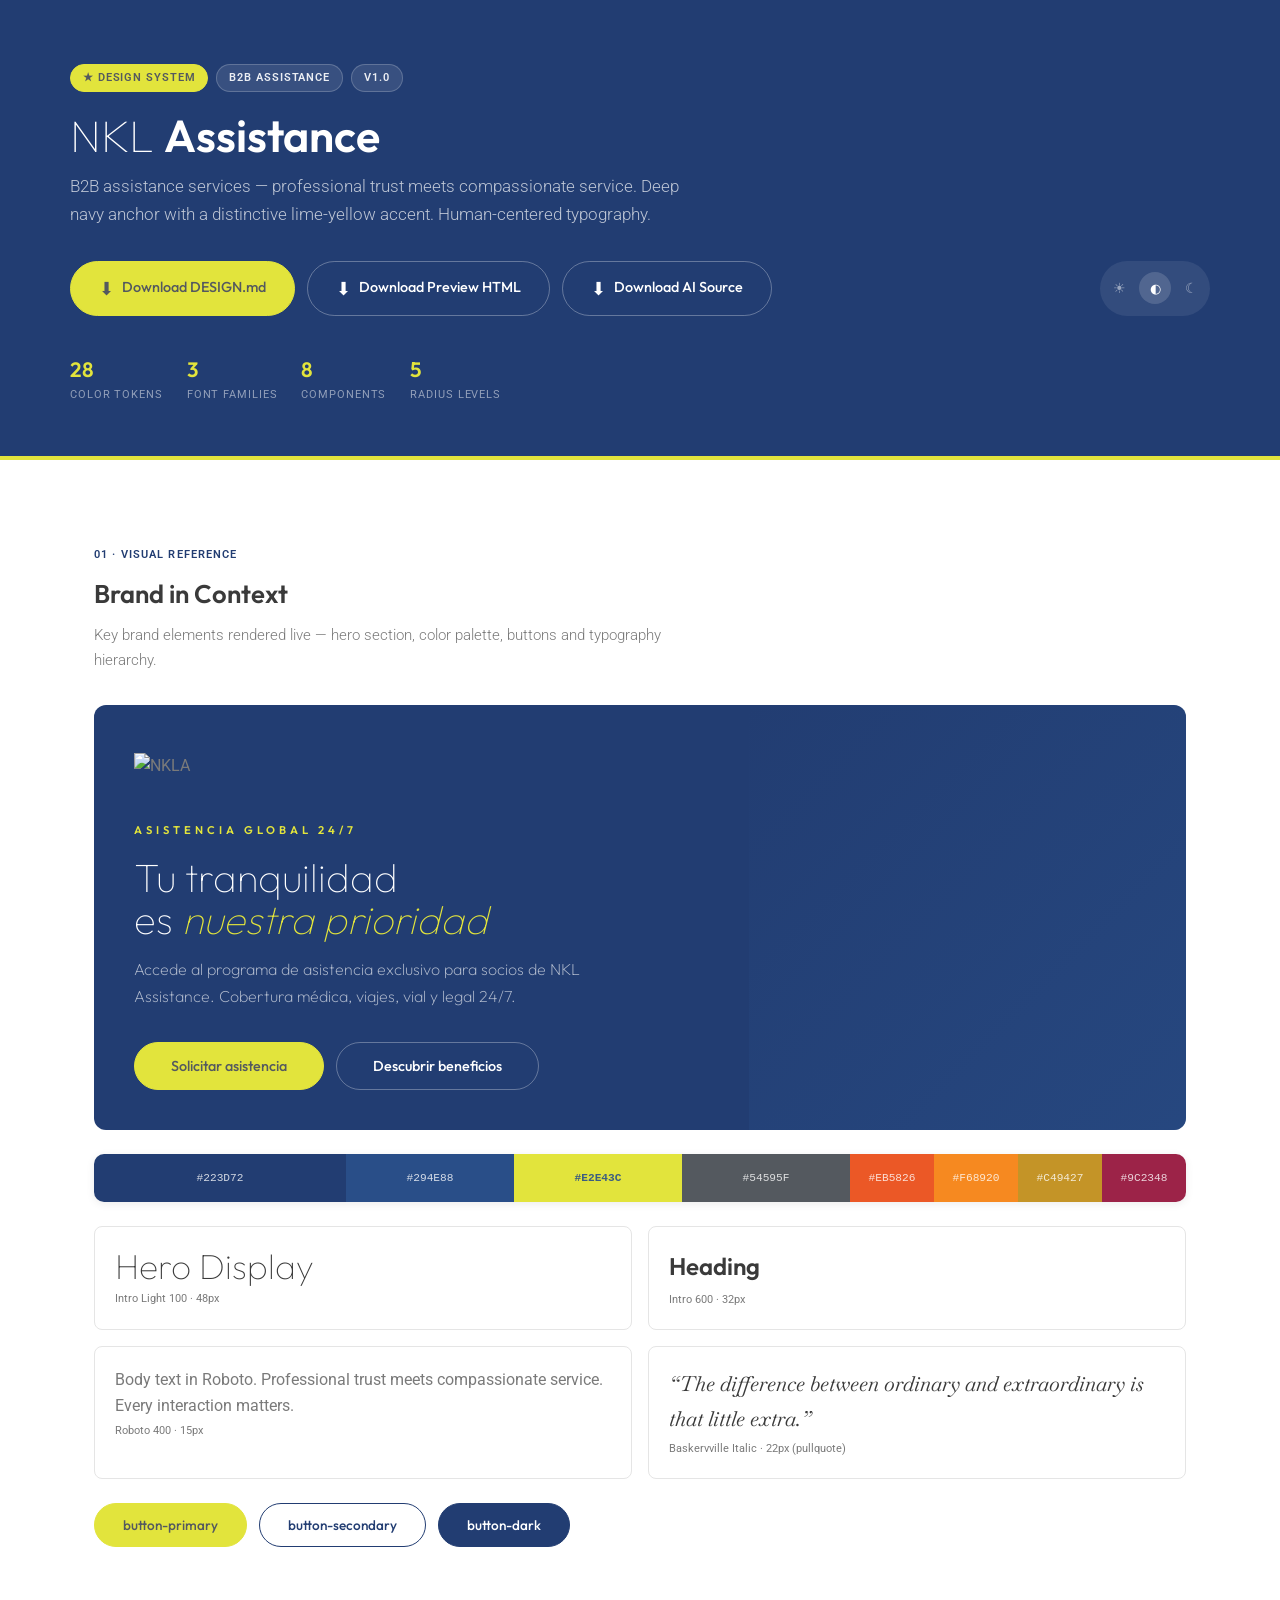
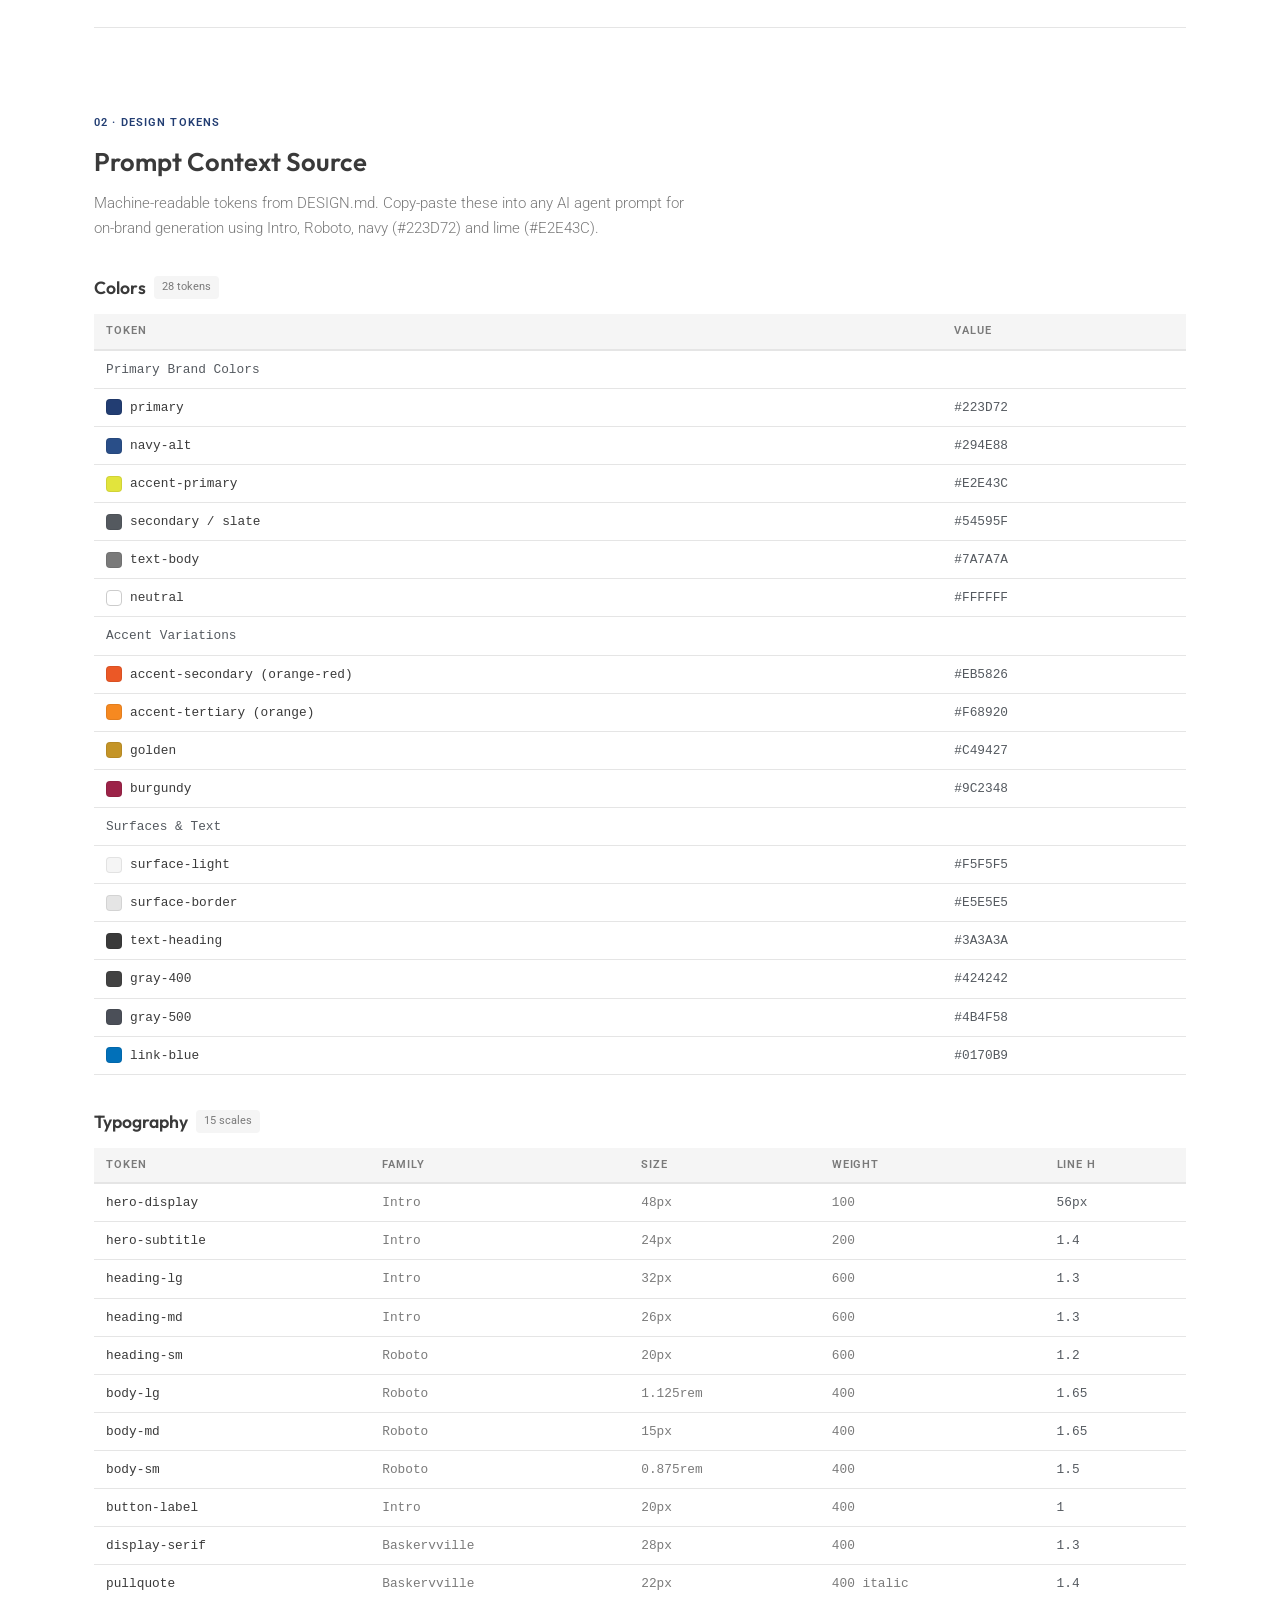
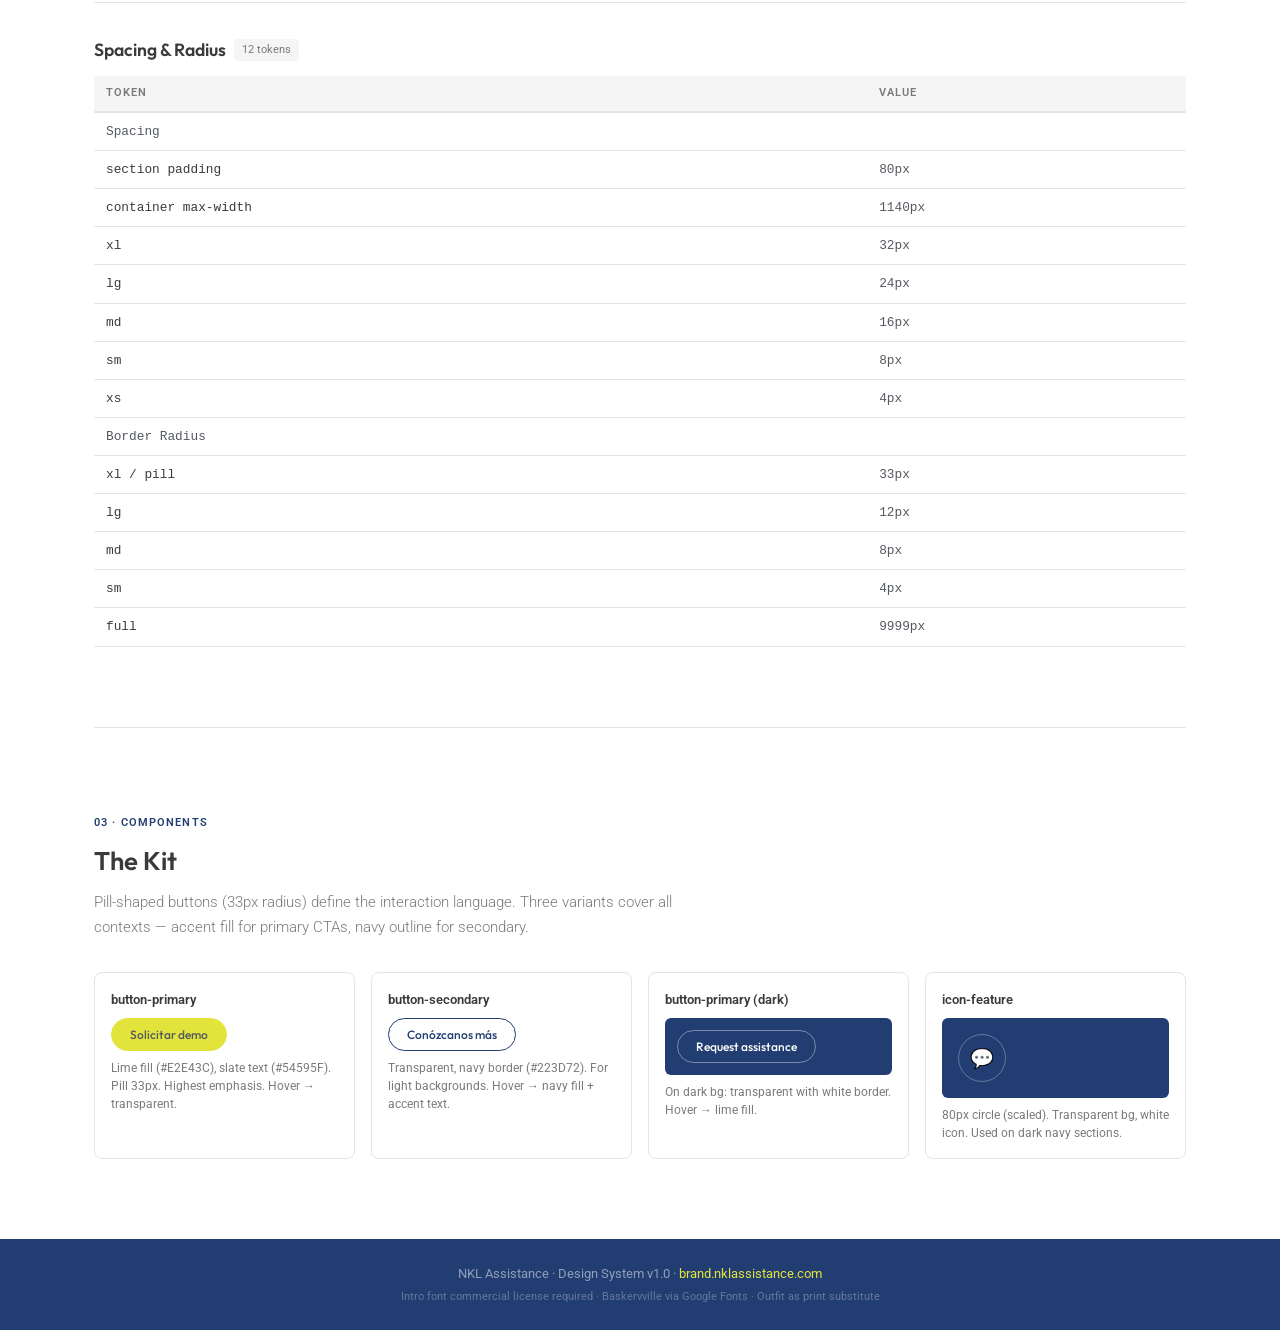
==== design/preview/index.html @ 84fe0fdc "feat: GitHub Pages deploy workflow + custom domain + base64 SVGs in DESIGN.md + theme toggle" ====
<!DOCTYPE html>
<html lang="es-MX">
<head>
<meta charset="utf-8">
<meta name="viewport" content="width=device-width, initial-scale=1">
<title>NKL Assistance — Design System</title>
<link rel="preconnect" href="https://fonts.googleapis.com">
<link href="https://fonts.googleapis.com/css2?family=Outfit:wght@100;200;300;400;500;600;700;800;900&family=Roboto:ital,wght@0,300;0,400;0,500;0,700;1,300;1,400;1,500;1,700&family=Baskervville:ital@0;1&display=swap" rel="stylesheet">
<style>
*, *::before, *::after { box-sizing: border-box; margin: 0; padding: 0; }

:root {
  --primary: #223D72;
  --navy-alt: #294E88;
  --accent: #E2E43C;
  --white: #FFFFFF;
  --surface-light: #F5F5F5;
  --surface-border: #E5E5E5;
  --text: #7A7A7A;
  --text-heading: #3A3A3A;
  --slate: #54595F;
  --orange-red: #EB5826;
  --orange: #F68920;
  --golden: #C49427;
  --burgundy: #9C2348;
  --gray-100: #F5F5F5;
  --gray-200: #E5E5E5;
  --gray-300: #3A3A3A;

  --bg-page: #FFFFFF;
  --bg-card: #FFFFFF;
  --bg-card-hover: rgba(34,61,114,0.03);
  --bg-token-header: rgba(34,61,114,0.05);
  --text-primary: #3A3A3A;
  --text-secondary: #7A7A7A;
  --border-color: #E5E5E5;
  --shadow-card: 0 2px 8px rgba(0,0,0,0.06);
  --hover-shadow: 0 4px 12px rgba(0,0,0,0.08);

  --font-brand: 'Outfit', 'Intro', -apple-system, BlinkMacSystemFont, sans-serif;
  --font-body: 'Roboto', -apple-system, BlinkMacSystemFont, sans-serif;
  --font-serif: 'Baskervville', Georgia, serif;

  --radius-pill: 33px;
  --radius-md: 8px;
  --radius-sm: 4px;
  --radius-full: 9999px;

  --space-section: 80px;
  --container-max: 1140px;
}

[data-theme="dark"] {
  --bg-page: #0F1117;
  --bg-card: #1A1D26;
  --bg-card-hover: rgba(226,228,60,0.04);
  --bg-token-header: rgba(226,228,60,0.06);
  --text-primary: #E8E8ED;
  --text-secondary: #9A9AA8;
  --border-color: #2A2D38;
  --shadow-card: 0 2px 8px rgba(0,0,0,0.2);
  --hover-shadow: 0 4px 12px rgba(0,0,0,0.3);
  --gray-100: #1A1D26;
  --gray-200: #2A2D38;
  --gray-300: #E8E8ED;
  --text: #9A9AA8;
  --text-heading: #E8E8ED;
  --surface-light: #1A1D26;
  --surface-border: #2A2D38;
  --text-body: #9A9AA8;
  --slate: #B0B0BE;
}

body {
  font-family: var(--font-body);
  background: var(--bg-page);
  color: var(--text-secondary);
  -webkit-font-smoothing: antialiased;
  line-height: 1.65;
  transition: background 0.3s ease, color 0.3s ease;
}

/* ═══ Header / Hero ═══ */
.page-hero {
  background: var(--primary);
  color: var(--white);
  padding: 64px 24px 56px;
  position: relative;
  overflow: hidden;
}
.page-hero::after {
  content: '';
  position: absolute;
  bottom: 0; left: 0; right: 0;
  height: 4px;
  background: var(--accent);
}
.hero-inner {
  max-width: var(--container-max);
  margin: 0 auto;
}
.hero-badges {
  display: flex;
  gap: 8px;
  flex-wrap: wrap;
  margin-bottom: 20px;
}
.hero-badge {
  display: inline-block;
  font-size: 0.7rem;
  font-weight: 600;
  text-transform: uppercase;
  letter-spacing: 0.08em;
  padding: 4px 12px;
  border-radius: var(--radius-pill);
  background: rgba(255,255,255,0.1);
  border: 1px solid rgba(255,255,255,0.2);
  color: rgba(255,255,255,0.9);
}
.hero-badge.featured {
  background: var(--accent);
  color: var(--slate);
  border-color: var(--accent);
}
.hero-title {
  font-family: var(--font-brand);
  font-size: 2.8rem;
  font-weight: 100;
  line-height: 1.05;
  margin-bottom: 12px;
}
.hero-title strong { font-weight: 600; }
.hero-desc {
  font-size: 1.05rem;
  color: rgba(255,255,255,0.7);
  max-width: 640px;
  line-height: 1.7;
  font-weight: 300;
  margin-bottom: 32px;
}
.hero-actions {
  display: flex;
  gap: 12px;
  flex-wrap: wrap;
}
.btn-download {
  display: inline-flex;
  align-items: center;
  gap: 8px;
  font-family: var(--font-brand);
  font-size: 0.9rem;
  font-weight: 500;
  padding: 12px 28px;
  border-radius: var(--radius-pill);
  text-decoration: none;
  cursor: pointer;
  transition: all 0.25s;
  border: 1px solid rgba(255,255,255,0.3);
  color: var(--white);
  background: transparent;
}
.btn-download:hover {
  background: rgba(255,255,255,0.1);
  border-color: rgba(255,255,255,0.5);
}
.btn-download.primary {
  background: var(--accent);
  color: var(--slate);
  border-color: var(--accent);
}
.btn-download.primary:hover {
  background: transparent;
  color: var(--white);
  border-color: rgba(255,255,255,0.5);
}
.btn-download .icon { font-size: 1.1rem; }

.hero-meta {
  display: flex;
  gap: 24px;
  margin-top: 36px;
  flex-wrap: wrap;
}
.hero-stat {
  display: flex;
  flex-direction: column;
}
.hero-stat-value {
  font-family: var(--font-brand);
  font-size: 1.3rem;
  font-weight: 600;
  color: var(--accent);
}
.hero-stat-label {
  font-size: 0.7rem;
  text-transform: uppercase;
  letter-spacing: 0.08em;
  color: rgba(255,255,255,0.5);
}

/* ═══ Container ═══ */
.container { max-width: var(--container-max); margin: 0 auto; padding: 0 24px; }
section { padding: var(--space-section) 0; }
section + section { border-top: 1px solid var(--border-color); }

.section-label {
  display: inline-block;
  font-family: var(--font-body);
  font-size: 0.7rem;
  font-weight: 600;
  text-transform: uppercase;
  letter-spacing: 0.1em;
  color: var(--primary);
  margin-bottom: 8px;
}
.section-title {
  font-family: var(--font-brand);
  font-size: 1.6rem;
  font-weight: 600;
  color: var(--text-primary);
  margin-bottom: 8px;
}
.section-subtitle {
  color: var(--text-secondary);
  max-width: 600px;
  margin-bottom: 32px;
  font-weight: 300;
  font-size: 0.95rem;
  line-height: 1.65;
}

/* ═══ Preview Frame ═══ */
.preview-frame-wrap {
  background: var(--surface-light);
  border: 1px solid var(--border-color);
  border-radius: var(--radius-md);
  overflow: hidden;
  box-shadow: var(--shadow-card);
}
.preview-frame-header {
  display: flex;
  align-items: center;
  justify-content: space-between;
  padding: 10px 16px;
  background: var(--bg-card);
  border-bottom: 1px solid var(--border-color);
  font-size: 0.8rem;
  color: var(--text-secondary);
}
.preview-frame-header .filename {
  font-family: 'Menlo', 'Consolas', monospace;
  font-size: 0.75rem;
  color: var(--slate);
}
.preview-frame-header .dots {
  display: flex;
  gap: 6px;
}
.preview-frame-header .dot {
  width: 10px; height: 10px;
  border-radius: 50%;
}
.preview-frame-header .dot.red { background: #FF5F57; }
.preview-frame-header .dot.yellow { background: #FFBD2E; }
.preview-frame-header .dot.green { background: #28C840; }
.preview-frame-wrap iframe {
  width: 100%;
  height: 460px;
  border: none;
  display: block;
}

/* ═══ Token Table ═══ */
.token-tables { display: flex; flex-direction: column; gap: 32px; }
.token-group { }
.token-group-title {
  font-family: var(--font-brand);
  font-size: 1.1rem;
  font-weight: 600;
  color: var(--text-heading);
  margin-bottom: 12px;
  display: flex;
  align-items: center;
  gap: 8px;
}
.token-group-title .count {
  font-family: var(--font-body);
  font-size: 0.7rem;
  font-weight: 400;
  color: var(--text);
  background: var(--surface-light);
  padding: 2px 8px;
  border-radius: var(--radius-sm);
}
.token-table {
  width: 100%;
  border-collapse: collapse;
  font-size: 0.85rem;
}
.token-table th {
  text-align: left;
  font-family: var(--font-body);
  font-size: 0.7rem;
  font-weight: 600;
  text-transform: uppercase;
  letter-spacing: 0.08em;
  color: var(--text-secondary);
  padding: 8px 12px;
  background: var(--surface-light);
  border-bottom: 2px solid var(--border-color);
}
.token-table td {
  padding: 8px 12px;
  border-bottom: 1px solid var(--border-color);
  vertical-align: middle;
  font-family: 'Menlo', 'Consolas', monospace;
  font-size: 0.8rem;
}
.token-table td:first-child {
  font-weight: 500;
  color: var(--text-primary);
  white-space: nowrap;
}
.token-table td:last-child {
  color: var(--slate);
}
.token-table tr:hover td { background: var(--bg-card-hover); }
.token-table .token-header-row td {
  font-family: var(--font-body);
  font-weight: 600;
  color: var(--primary);
  background: var(--bg-token-header);
  font-size: 0.75rem;
  text-transform: uppercase;
  letter-spacing: 0.06em;
}
.color-dot {
  display: inline-block;
  width: 16px; height: 16px;
  border-radius: 4px;
  vertical-align: middle;
  margin-right: 8px;
  border: 1px solid rgba(0,0,0,0.08);
}

/* ═══ Component cards ═══ */
.component-mini-grid { display: grid; grid-template-columns: repeat(auto-fill, minmax(240px, 1fr)); gap: 16px; }
.component-mini-card {
  border: 1px solid var(--border-color);
  border-radius: var(--radius-md);
  padding: 16px;
  background: var(--bg-card);
  transition: box-shadow 0.2s;
}
.component-mini-card:hover { box-shadow: var(--hover-shadow); }
.component-mini-name {
  font-family: var(--font-body);
  font-size: 0.8rem;
  font-weight: 600;
  color: var(--text-primary);
  margin-bottom: 8px;
}
.component-mini-preview {
  display: flex;
  gap: 8px;
  flex-wrap: wrap;
  margin-bottom: 8px;
}
.component-mini-desc {
  font-size: 0.75rem;
  color: var(--text-secondary);
  line-height: 1.5;
}
.mini-btn {
  font-family: var(--font-brand);
  font-size: 0.75rem;
  font-weight: 500;
  padding: 8px 18px;
  border-radius: var(--radius-pill);
  border: 1px solid var(--primary);
  background: transparent;
  color: var(--primary);
  cursor: default;
}
.mini-btn.accent {
  background: var(--accent);
  color: var(--slate);
  border-color: var(--accent);
}
.mini-btn.navy {
  background: var(--primary);
  color: var(--white);
  border-color: var(--primary);
}

/* ═══ Footer ═══ */
.page-footer {
  background: var(--primary);
  color: rgba(255,255,255,0.5);
  text-align: center;
  padding: 24px 20px;
  font-size: 0.8rem;
}
.page-footer a {
  color: var(--accent);
  text-decoration: none;
}
.page-footer a:hover { text-decoration: underline; }

/* ═══ Responsive ═══ */
@media (max-width: 768px) {
  .hero-title { font-size: 2rem; }
  .hero-actions { flex-direction: column; }
  .btn-download { width: 100%; justify-content: center; }
  .preview-frame-wrap iframe { height: 320px; }
  .token-table { font-size: 0.75rem; }
  .token-table td, .token-table th { padding: 6px 8px; }
}
</style>
</head>
<body>

<!-- ═══ HERO ═══ -->
<header class="page-hero">
  <div class="hero-inner">
    <div class="hero-badges">
      <span class="hero-badge featured">★ Design System</span>
      <span class="hero-badge">B2B Assistance</span>
      <span class="hero-badge">v1.0</span>
    </div>
    <h1 class="hero-title">NKL <strong>Assistance</strong></h1>
    <p class="hero-desc">
      B2B assistance services — professional trust meets compassionate service.
      Deep navy anchor with a distinctive lime-yellow accent. Human-centered typography.
    </p>
    <div class="hero-actions">
      <a class="btn-download primary" href="/DESIGN.md" download>
        <span class="icon">⬇</span> Download DESIGN.md
      </a>
      <a class="btn-download" href="/preview.html" download>
        <span class="icon">⬇</span> Download Preview HTML
      </a>
      <a class="btn-download" href="/assets/logos/NKL_Assistance.ai" download>
        <span class="icon">⬇</span> Download AI Source
      </a>
      <div style="flex:1;min-width:20px;"></div>
      <div class="theme-toggle" style="display:flex;gap:4px;align-items:center;background:rgba(255,255,255,0.08);border-radius:33px;padding:3px;">
        <button class="theme-btn" data-theme-btn="light" onclick="setTheme('light')" style="background:rgba(255,255,255,0.15);border:none;color:white;width:32px;height:32px;border-radius:50%;cursor:pointer;font-size:0.9rem;display:flex;align-items:center;justify-content:center;" title="Light mode">☀</button>
        <button class="theme-btn" data-theme-btn="system" onclick="setTheme('system')" style="background:transparent;border:none;color:rgba(255,255,255,0.5);width:32px;height:32px;border-radius:50%;cursor:pointer;font-size:0.8rem;display:flex;align-items:center;justify-content:center;" title="System theme">◐</button>
        <button class="theme-btn" data-theme-btn="dark" onclick="setTheme('dark')" style="background:transparent;border:none;color:rgba(255,255,255,0.5);width:32px;height:32px;border-radius:50%;cursor:pointer;font-size:0.9rem;display:flex;align-items:center;justify-content:center;" title="Dark mode">☾</button>
      </div>
    </div>
    <div class="hero-meta">
      <div class="hero-stat">
        <span class="hero-stat-value">28</span>
        <span class="hero-stat-label">Color Tokens</span>
      </div>
      <div class="hero-stat">
        <span class="hero-stat-value">3</span>
        <span class="hero-stat-label">Font Families</span>
      </div>
      <div class="hero-stat">
        <span class="hero-stat-value">8</span>
        <span class="hero-stat-label">Components</span>
      </div>
      <div class="hero-stat">
        <span class="hero-stat-value">5</span>
        <span class="hero-stat-label">Radius Levels</span>
      </div>
    </div>
  </div>
</header>

<div class="container">

<!-- ═══ VISUAL PREVIEW (inline) ═══ -->
<section>
  <span class="section-label">01 · Visual Reference</span>
  <h2 class="section-title">Brand in Context</h2>
  <p class="section-subtitle">Key brand elements rendered live — hero section, color palette, buttons and typography hierarchy.</p>

  <!-- Hero preview -->
  <div style="background:var(--primary);border-radius:12px;overflow:hidden;margin-bottom:24px;position:relative;">
    <div style="position:relative;z-index:1;padding:48px 40px 40px;">
      <img src="/assets/logo-nkla-white.svg" alt="NKLA" style="height:36px;margin-bottom:32px;display:block;">
      <div style="font-family:var(--font-brand);font-size:0.7rem;font-weight:600;text-transform:uppercase;letter-spacing:4px;color:var(--accent);margin-bottom:16px;">Asistencia Global 24/7</div>
      <h2 style="font-family:var(--font-brand);font-size:2.5rem;font-weight:100;color:var(--white);line-height:1.05;margin-bottom:16px;">Tu tranquilidad<br>es <span style="color:var(--accent);font-style:italic;">nuestra prioridad</span></h2>
      <p style="font-family:var(--font-brand);font-size:1rem;font-weight:200;color:rgba(255,255,255,0.65);max-width:500px;line-height:1.7;margin-bottom:32px;">Accede al programa de asistencia exclusivo para socios de NKL Assistance. Cobertura médica, viajes, vial y legal 24/7.</p>
      <div style="display:flex;gap:12px;flex-wrap:wrap;">
        <button class="mini-btn accent" style="font-size:0.9rem;padding:14px 36px;cursor:default;">Solicitar asistencia</button>
        <button class="mini-btn" style="font-size:0.9rem;padding:14px 36px;background:transparent;color:white;border-color:rgba(255,255,255,0.3);cursor:default;">Descubrir beneficios</button>
      </div>
    </div>
    <div style="position:absolute;top:0;right:0;width:40%;height:100%;background:linear-gradient(135deg,transparent 0%,rgba(41,78,136,0.6) 100%);z-index:0;"></div>
  </div>

  <!-- Color palette strip -->
  <div style="display:flex;gap:0;border-radius:10px;overflow:hidden;margin-bottom:24px;height:48px;box-shadow:0 2px 8px rgba(0,0,0,0.08);">
    <div style="flex:3;background:#223D72;display:flex;align-items:center;justify-content:center;font-family:monospace;font-size:0.7rem;color:rgba(255,255,255,0.8);">#223D72</div>
    <div style="flex:2;background:#294E88;display:flex;align-items:center;justify-content:center;font-family:monospace;font-size:0.7rem;color:rgba(255,255,255,0.8);">#294E88</div>
    <div style="flex:2;background:#E2E43C;display:flex;align-items:center;justify-content:center;font-family:monospace;font-size:0.7rem;color:rgba(41,78,136,0.9);font-weight:600;">#E2E43C</div>
    <div style="flex:2;background:#54595F;display:flex;align-items:center;justify-content:center;font-family:monospace;font-size:0.7rem;color:rgba(255,255,255,0.8);">#54595F</div>
    <div style="flex:1;background:#EB5826;display:flex;align-items:center;justify-content:center;font-family:monospace;font-size:0.7rem;color:rgba(255,255,255,0.8);">#EB5826</div>
    <div style="flex:1;background:#F68920;display:flex;align-items:center;justify-content:center;font-family:monospace;font-size:0.7rem;color:rgba(255,255,255,0.8);">#F68920</div>
    <div style="flex:1;background:#C49427;display:flex;align-items:center;justify-content:center;font-family:monospace;font-size:0.7rem;color:rgba(255,255,255,0.8);">#C49427</div>
    <div style="flex:1;background:#9C2348;display:flex;align-items:center;justify-content:center;font-family:monospace;font-size:0.7rem;color:rgba(255,255,255,0.8);">#9C2348</div>
  </div>

  <!-- Typography demo -->
  <div style="display:grid;grid-template-columns:1fr 1fr;gap:16px;margin-bottom:24px;">
    <div style="border:1px solid var(--surface-border);border-radius:8px;padding:20px;">
      <div style="font-family:var(--font-brand);font-size:2.2rem;font-weight:100;line-height:1.1;color:var(--text-heading);margin-bottom:4px;">Hero Display</div>
      <div style="font-size:0.7rem;color:var(--text);">Intro Light 100 · 48px</div>
    </div>
    <div style="border:1px solid var(--surface-border);border-radius:8px;padding:20px;">
      <div style="font-family:var(--font-brand);font-size:1.5rem;font-weight:600;color:var(--text-heading);margin-bottom:4px;">Heading</div>
      <div style="font-size:0.7rem;color:var(--text);">Intro 600 · 32px</div>
    </div>
    <div style="border:1px solid var(--surface-border);border-radius:8px;padding:20px;">
      <div style="font-family:var(--font-body);font-size:1rem;font-weight:400;color:var(--text);line-height:1.6;margin-bottom:4px;">Body text in Roboto. Professional trust meets compassionate service. Every interaction matters.</div>
      <div style="font-size:0.7rem;color:var(--text);">Roboto 400 · 15px</div>
    </div>
    <div style="border:1px solid var(--surface-border);border-radius:8px;padding:20px;">
      <div style="font-family:var(--font-serif);font-size:1.3rem;font-weight:400;font-style:italic;color:var(--text-heading);margin-bottom:4px;">“The difference between ordinary and extraordinary is that little extra.”</div>
      <div style="font-size:0.7rem;color:var(--text);">Baskervville Italic · 22px (pullquote)</div>
    </div>
  </div>

  <!-- Buttons demo -->
  <div style="display:flex;gap:12px;flex-wrap:wrap;">
    <button class="mini-btn accent" style="font-size:0.85rem;padding:12px 28px;cursor:default;">button-primary</button>
    <button class="mini-btn" style="font-size:0.85rem;padding:12px 28px;cursor:default;">button-secondary</button>
    <button class="mini-btn navy" style="font-size:0.85rem;padding:12px 28px;cursor:default;">button-dark</button>
  </div>
</section>

<!-- ═══ DESIGN TOKENS ═══ -->
<section>
  <span class="section-label">02 · Design Tokens</span>
  <h2 class="section-title">Prompt Context Source</h2>
  <p class="section-subtitle">Machine-readable tokens from DESIGN.md. Copy-paste these into any AI agent prompt for on-brand generation using Intro, Roboto, navy (#223D72) and lime (#E2E43C).</p>

  <div class="token-tables">

    <!-- Colors -->
    <div class="token-group">
      <div class="token-group-title">
        Colors <span class="count">28 tokens</span>
      </div>
      <table class="token-table">
        <thead>
          <tr><th>Token</th><th>Value</th></tr>
        </thead>
        <tbody>
          <tr><td colspan="2" class="token-header-row">Primary Brand Colors</td></tr>
          <tr><td><span class="color-dot" style="background:#223D72"></span>primary</td><td>#223D72</td></tr>
          <tr><td><span class="color-dot" style="background:#294E88"></span>navy-alt</td><td>#294E88</td></tr>
          <tr><td><span class="color-dot" style="background:#E2E43C"></span>accent-primary</td><td>#E2E43C</td></tr>
          <tr><td><span class="color-dot" style="background:#54595F"></span>secondary / slate</td><td>#54595F</td></tr>
          <tr><td><span class="color-dot" style="background:#7A7A7A"></span>text-body</td><td>#7A7A7A</td></tr>
          <tr><td><span class="color-dot" style="background:#FFFFFF;border-color:#ccc"></span>neutral</td><td>#FFFFFF</td></tr>

          <tr><td colspan="2" class="token-header-row">Accent Variations</td></tr>
          <tr><td><span class="color-dot" style="background:#EB5826"></span>accent-secondary (orange-red)</td><td>#EB5826</td></tr>
          <tr><td><span class="color-dot" style="background:#F68920"></span>accent-tertiary (orange)</td><td>#F68920</td></tr>
          <tr><td><span class="color-dot" style="background:#C49427"></span>golden</td><td>#C49427</td></tr>
          <tr><td><span class="color-dot" style="background:#9C2348"></span>burgundy</td><td>#9C2348</td></tr>

          <tr><td colspan="2" class="token-header-row">Surfaces &amp; Text</td></tr>
          <tr><td><span class="color-dot" style="background:#F5F5F5"></span>surface-light</td><td>#F5F5F5</td></tr>
          <tr><td><span class="color-dot" style="background:#E5E5E5"></span>surface-border</td><td>#E5E5E5</td></tr>
          <tr><td><span class="color-dot" style="background:#3A3A3A"></span>text-heading</td><td>#3A3A3A</td></tr>
          <tr><td><span class="color-dot" style="background:#424242"></span>gray-400</td><td>#424242</td></tr>
          <tr><td><span class="color-dot" style="background:#4B4F58"></span>gray-500</td><td>#4B4F58</td></tr>
          <tr><td><span class="color-dot" style="background:#0170B9"></span>link-blue</td><td>#0170B9</td></tr>
        </tbody>
      </table>
    </div>

    <!-- Typography -->
    <div class="token-group">
      <div class="token-group-title">
        Typography <span class="count">15 scales</span>
      </div>
      <table class="token-table">
        <thead>
          <tr><th>Token</th><th>Family</th><th>Size</th><th>Weight</th><th>Line H</th></tr>
        </thead>
        <tbody>
          <tr><td>hero-display</td><td>Intro</td><td>48px</td><td>100</td><td>56px</td></tr>
          <tr><td>hero-subtitle</td><td>Intro</td><td>24px</td><td>200</td><td>1.4</td></tr>
          <tr><td>heading-lg</td><td>Intro</td><td>32px</td><td>600</td><td>1.3</td></tr>
          <tr><td>heading-md</td><td>Intro</td><td>26px</td><td>600</td><td>1.3</td></tr>
          <tr><td>heading-sm</td><td>Roboto</td><td>20px</td><td>600</td><td>1.2</td></tr>
          <tr><td>body-lg</td><td>Roboto</td><td>1.125rem</td><td>400</td><td>1.65</td></tr>
          <tr><td>body-md</td><td>Roboto</td><td>15px</td><td>400</td><td>1.65</td></tr>
          <tr><td>body-sm</td><td>Roboto</td><td>0.875rem</td><td>400</td><td>1.5</td></tr>
          <tr><td>button-label</td><td>Intro</td><td>20px</td><td>400</td><td>1</td></tr>
          <tr><td>display-serif</td><td>Baskervville</td><td>28px</td><td>400</td><td>1.3</td></tr>
          <tr><td>pullquote</td><td>Baskervville</td><td>22px</td><td>400 italic</td><td>1.4</td></tr>
        </tbody>
      </table>
    </div>

    <!-- Spacing & Radius -->
    <div class="token-group">
      <div class="token-group-title">
        Spacing &amp; Radius <span class="count">12 tokens</span>
      </div>
      <table class="token-table">
        <thead>
          <tr><th>Token</th><th>Value</th></tr>
        </thead>
        <tbody>
          <tr><td colspan="2" class="token-header-row">Spacing</td></tr>
          <tr><td>section padding</td><td>80px</td></tr>
          <tr><td>container max-width</td><td>1140px</td></tr>
          <tr><td>xl</td><td>32px</td></tr>
          <tr><td>lg</td><td>24px</td></tr>
          <tr><td>md</td><td>16px</td></tr>
          <tr><td>sm</td><td>8px</td></tr>
          <tr><td>xs</td><td>4px</td></tr>

          <tr><td colspan="2" class="token-header-row">Border Radius</td></tr>
          <tr><td>xl / pill</td><td>33px</td></tr>
          <tr><td>lg</td><td>12px</td></tr>
          <tr><td>md</td><td>8px</td></tr>
          <tr><td>sm</td><td>4px</td></tr>
          <tr><td>full</td><td>9999px</td></tr>
        </tbody>
      </table>
    </div>

  </div>
</section>

<!-- ═══ COMPONENTS ═══ -->
<section>
  <span class="section-label">03 · Components</span>
  <h2 class="section-title">The Kit</h2>
  <p class="section-subtitle">Pill-shaped buttons (33px radius) define the interaction language. Three variants cover all contexts — accent fill for primary CTAs, navy outline for secondary.</p>

  <div class="component-mini-grid">
    <div class="component-mini-card">
      <div class="component-mini-name">button-primary</div>
      <div class="component-mini-preview">
        <button class="mini-btn accent">Solicitar demo</button>
      </div>
      <div class="component-mini-desc">Lime fill (#E2E43C), slate text (#54595F). Pill 33px. Highest emphasis. Hover → transparent.</div>
    </div>
    <div class="component-mini-card">
      <div class="component-mini-name">button-secondary</div>
      <div class="component-mini-preview">
        <button class="mini-btn">Conózcanos más</button>
      </div>
      <div class="component-mini-desc">Transparent, navy border (#223D72). For light backgrounds. Hover → navy fill + accent text.</div>
    </div>
    <div class="component-mini-card">
      <div class="component-mini-name">button-primary (dark)</div>
      <div class="component-mini-preview" style="background:var(--primary);padding:12px;border-radius:6px;">
        <button class="mini-btn" style="background:transparent;color:white;border-color:rgba(255,255,255,0.4);">Request assistance</button>
      </div>
      <div class="component-mini-desc">On dark bg: transparent with white border. Hover → lime fill.</div>
    </div>
    <div class="component-mini-card">
      <div class="component-mini-name">icon-feature</div>
      <div class="component-mini-preview" style="background:var(--primary);padding:16px;border-radius:6px;">
        <div style="width:48px;height:48px;border-radius:50%;border:1px solid rgba(255,255,255,0.3);display:flex;align-items:center;justify-content:center;font-size:1.2rem;color:white;">💬</div>
      </div>
      <div class="component-mini-desc">80px circle (scaled). Transparent bg, white icon. Used on dark navy sections.</div>
    </div>
  </div>
</section>

</div><!-- /container -->

<!-- ═══ FOOTER ═══ -->
<footer class="page-footer">
  NKL Assistance · Design System v1.0 · 
  <a href="https://brand.nklassistance.com" target="_blank">brand.nklassistance.com</a>
  <br>
  <span style="font-size:0.7rem;opacity:0.6;">Intro font commercial license required · Baskervville via Google Fonts · Outfit as print substitute</span>
</footer>

<script>
// Theme switcher — light / dark / system
(function() {
  const theme = localStorage.getItem('nkla-theme') || 'system';
  applyTheme(theme);
  updateButtons(theme);

  function applyTheme(t) {
    let resolved = t;
    if (t === 'system') {
      resolved = window.matchMedia('(prefers-color-scheme: dark)').matches ? 'dark' : 'light';
    }
    document.documentElement.setAttribute('data-theme', resolved);
    // Keep hero always navy
    document.querySelector('.page-hero').style.background = '#223D72';
  }

  function updateButtons(active) {
    document.querySelectorAll('.theme-btn').forEach(btn => {
      const mode = btn.getAttribute('data-theme-btn');
      if (mode === active) {
        btn.style.background = 'rgba(255,255,255,0.15)';
        btn.style.color = 'white';
      } else {
        btn.style.background = 'transparent';
        btn.style.color = 'rgba(255,255,255,0.5)';
      }
    });
  }

  window.setTheme = function(t) {
    localStorage.setItem('nkla-theme', t);
    applyTheme(t);
    updateButtons(t);
  };

  // Listen for system theme changes
  window.matchMedia('(prefers-color-scheme: dark)').addEventListener('change', () => {
    const t = localStorage.getItem('nkla-theme') || 'system';
    if (t === 'system') {
      applyTheme('system');
      updateButtons('system');
    }
  });
})();
</script>

</body>
</html>
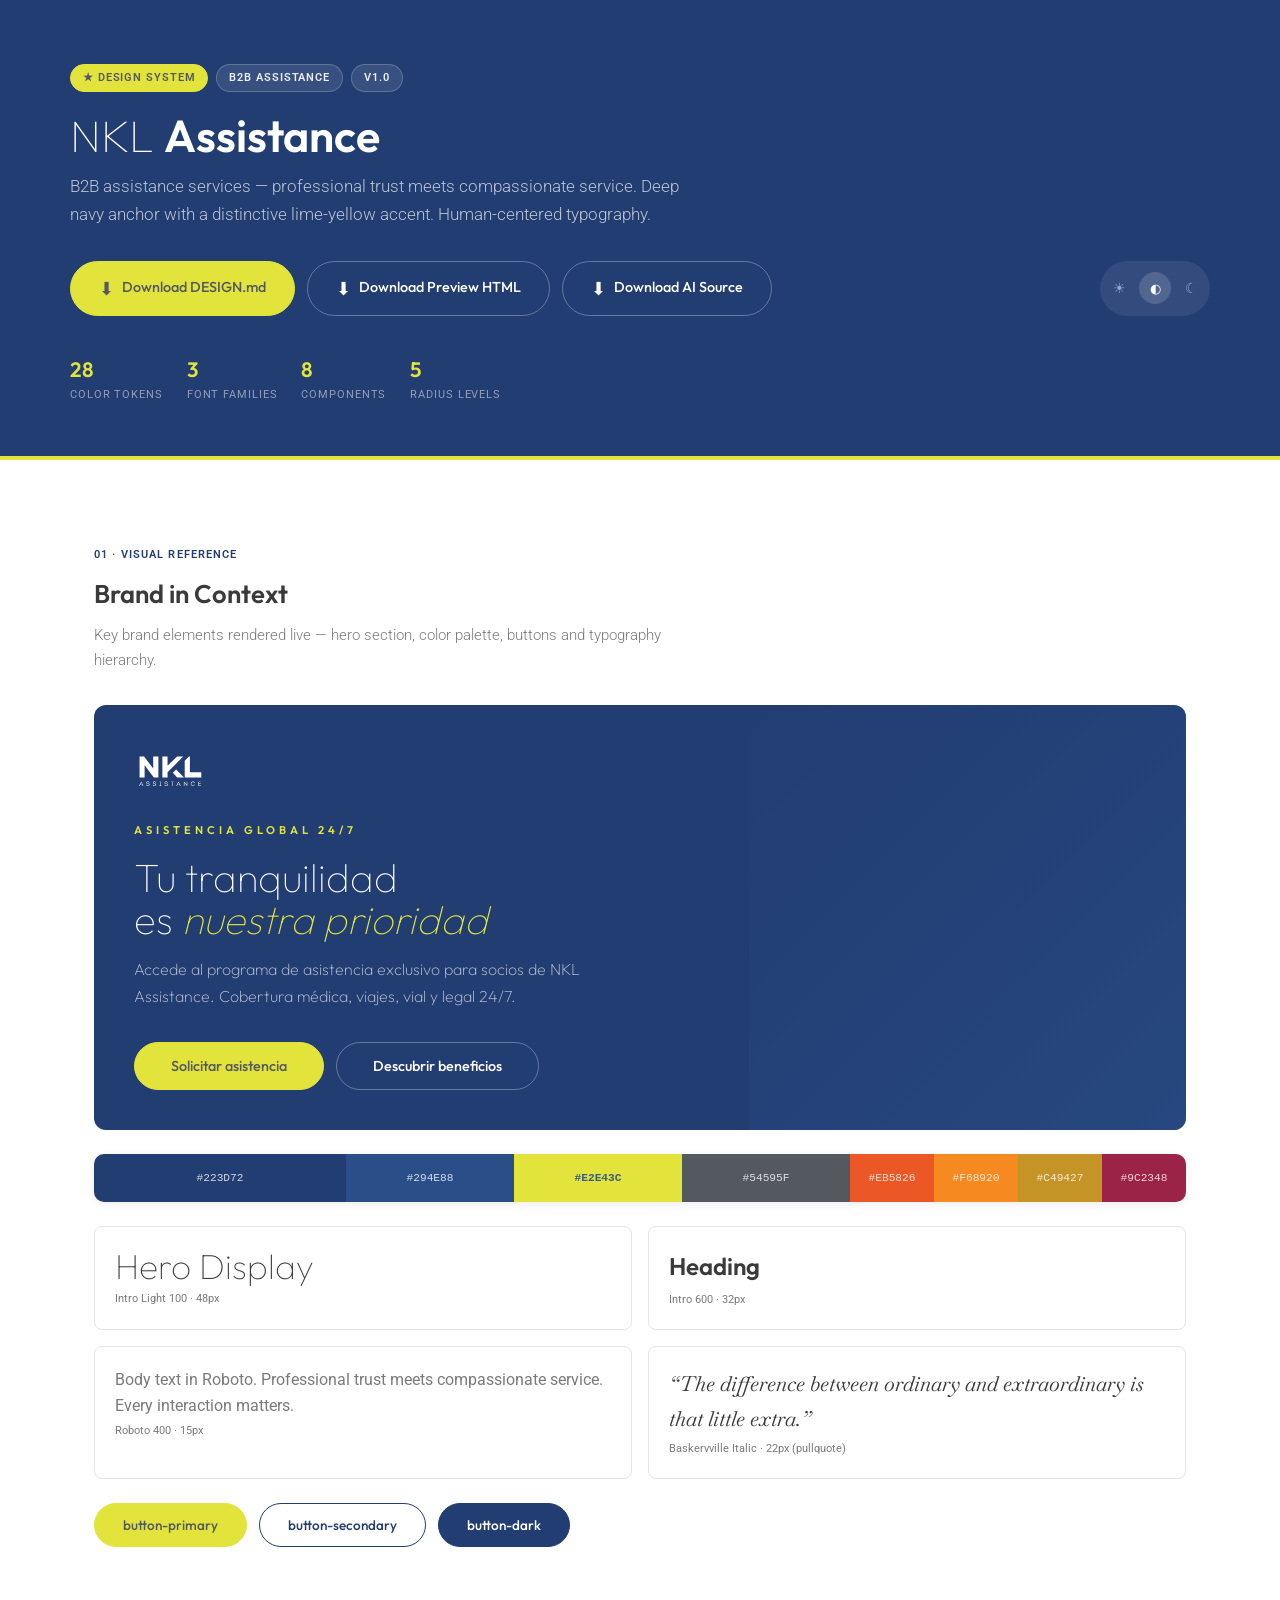
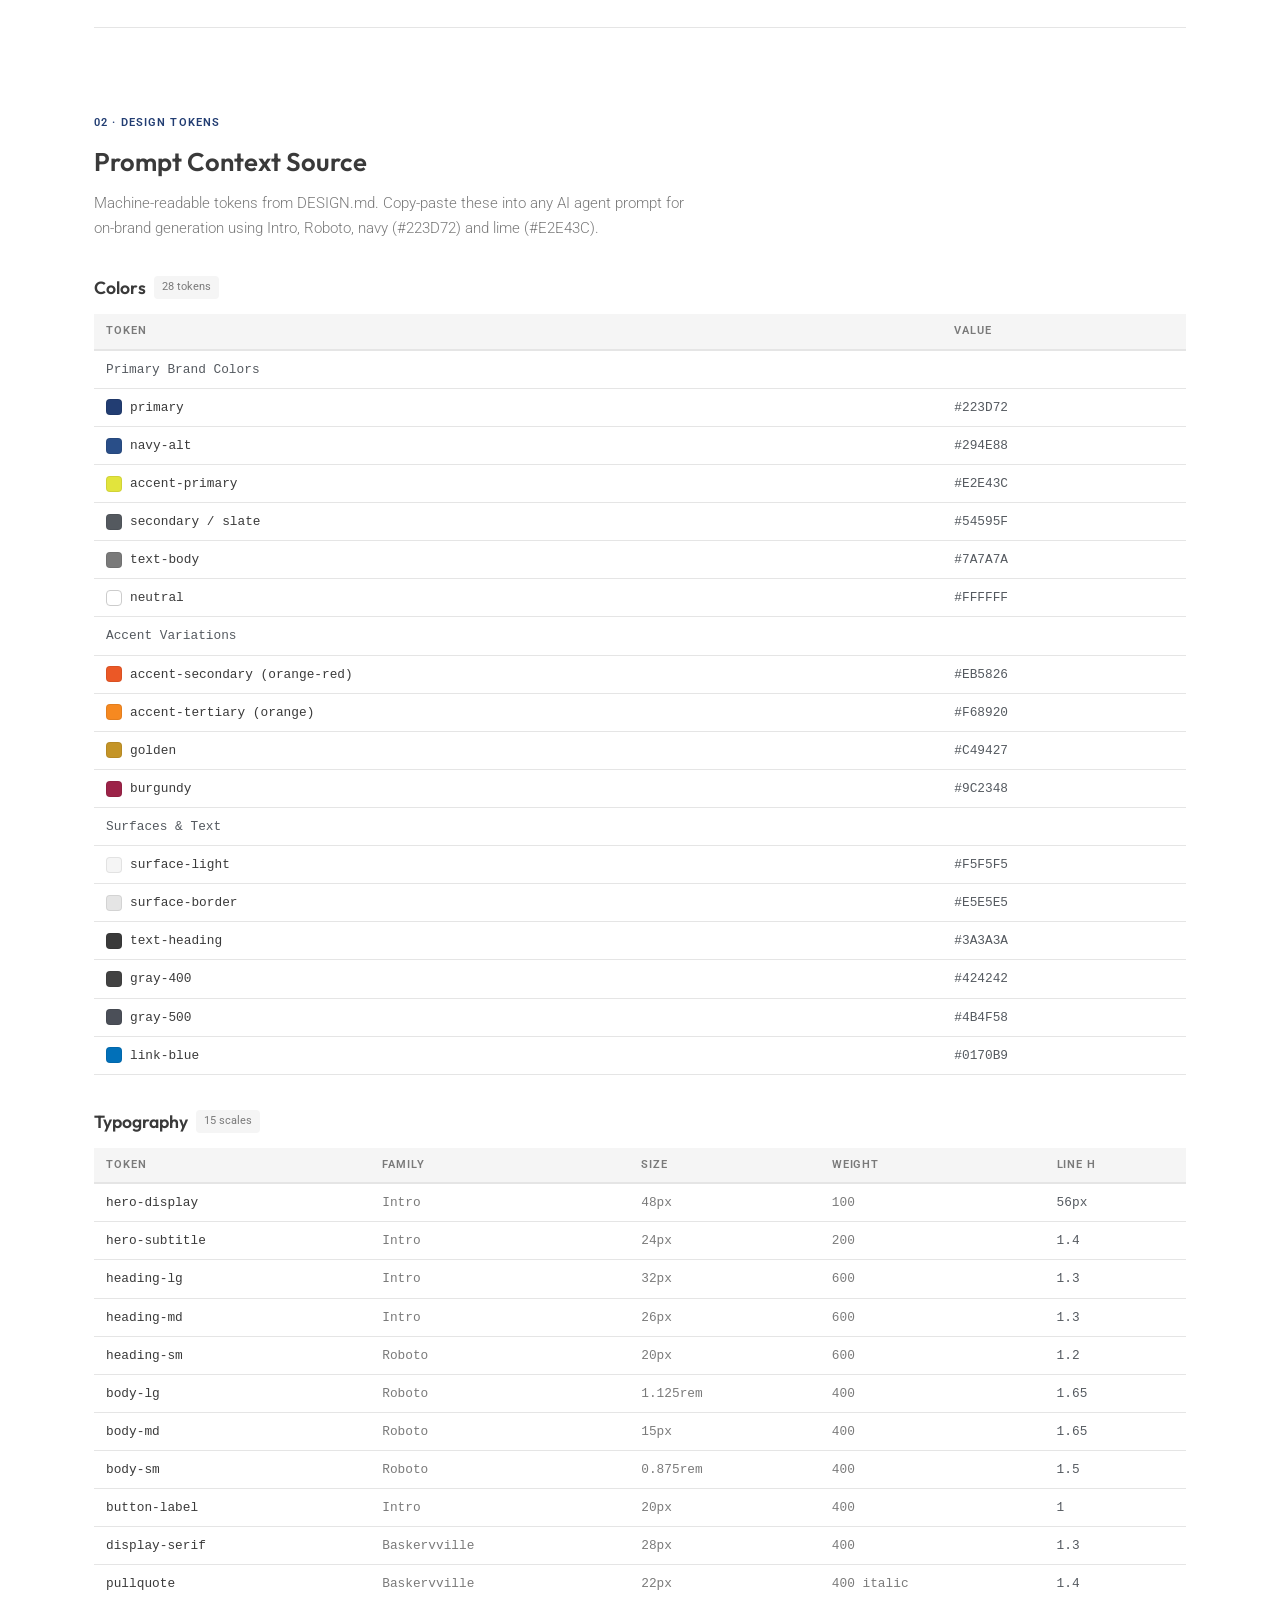
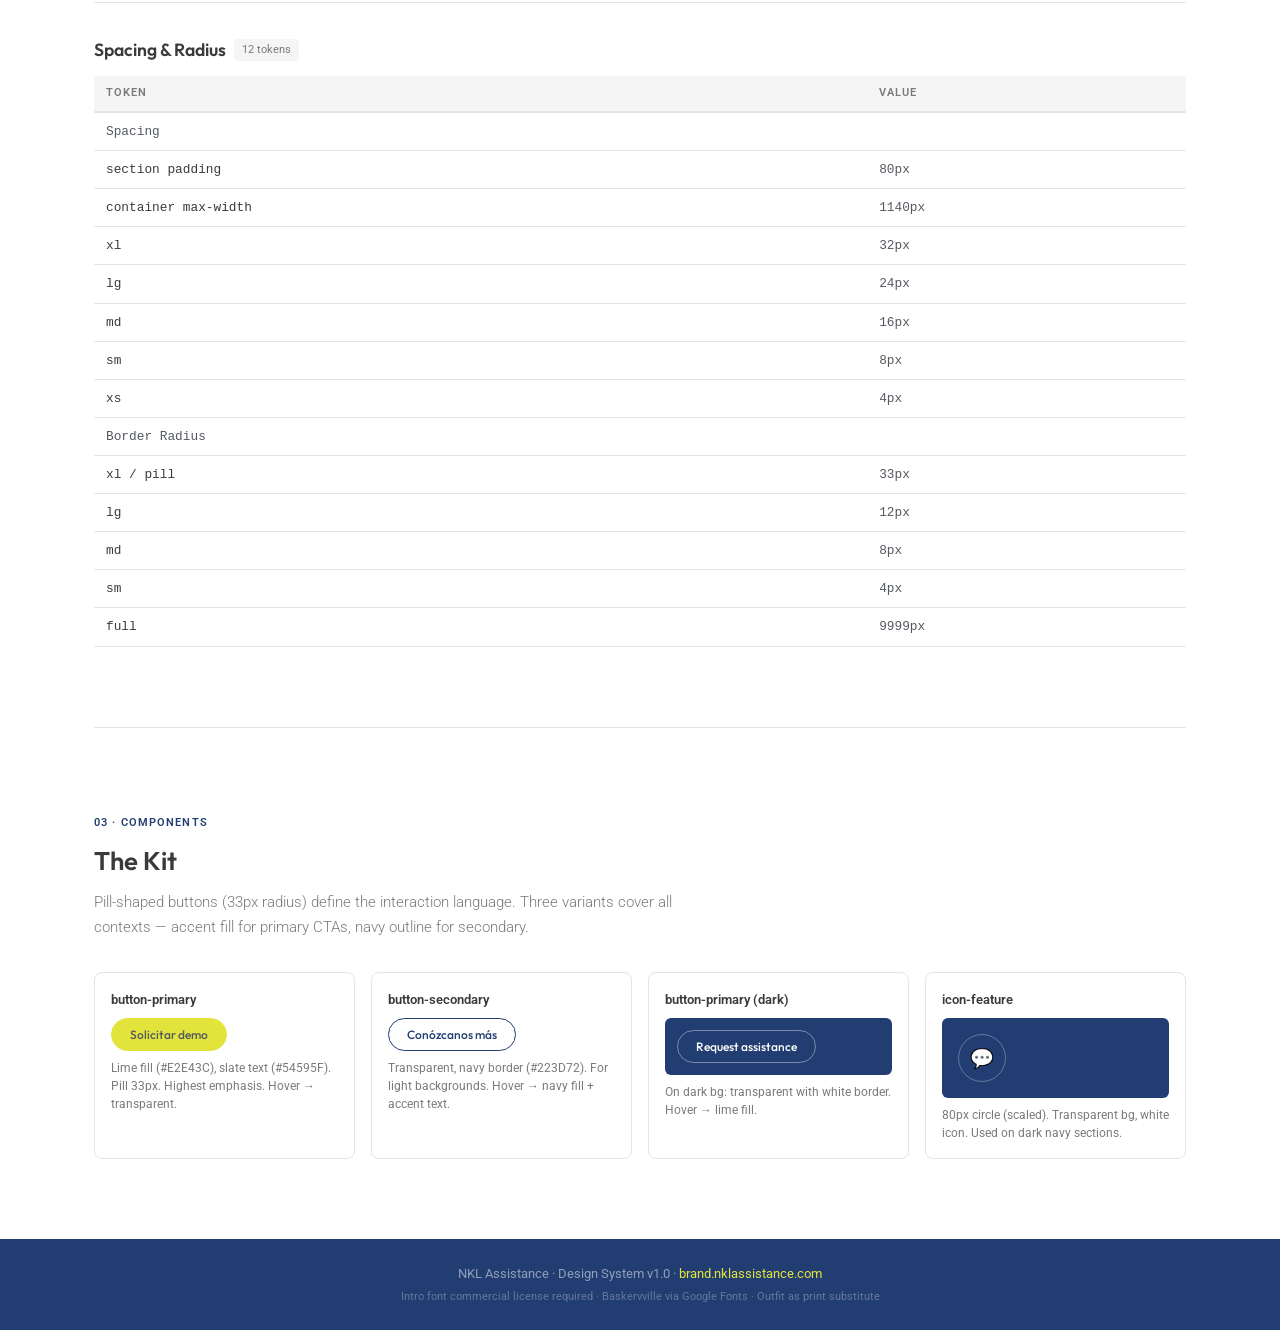
==== commit 5abb791e: "refactor: move DESIGN.md to design/ + update paths in build workflow and download links" ====
--- a/design/preview/index.html
+++ b/design/preview/index.html
@@ -434,13 +434,13 @@
       Deep navy anchor with a distinctive lime-yellow accent. Human-centered typography.
     </p>
     <div class="hero-actions">
-      <a class="btn-download primary" href="/DESIGN.md" download>
+      <a class="btn-download primary" href="/DESIGN.md" download id="dl-designmd">
         <span class="icon">⬇</span> Download DESIGN.md
       </a>
-      <a class="btn-download" href="/preview.html" download>
+      <a class="btn-download" href="/preview.html" download id="dl-preview">
         <span class="icon">⬇</span> Download Preview HTML
       </a>
-      <a class="btn-download" href="/assets/logos/NKL_Assistance.ai" download>
+      <a class="btn-download" href="/assets/logos/NKL_Assistance.ai" download id="dl-ai">
         <span class="icon">⬇</span> Download AI Source
       </a>
       <div style="flex:1;min-width:20px;"></div>
@@ -482,7 +482,7 @@
   <!-- Hero preview -->
   <div style="background:var(--primary);border-radius:12px;overflow:hidden;margin-bottom:24px;position:relative;">
     <div style="position:relative;z-index:1;padding:48px 40px 40px;">
-      <img src="/assets/logo-nkla-white.svg" alt="NKLA" style="height:36px;margin-bottom:32px;display:block;">
+      <img src="[data-uri]" alt="NKLA" style="height:36px;margin-bottom:32px;display:block;">
       <div style="font-family:var(--font-brand);font-size:0.7rem;font-weight:600;text-transform:uppercase;letter-spacing:4px;color:var(--accent);margin-bottom:16px;">Asistencia Global 24/7</div>
       <h2 style="font-family:var(--font-brand);font-size:2.5rem;font-weight:100;color:var(--white);line-height:1.05;margin-bottom:16px;">Tu tranquilidad<br>es <span style="color:var(--accent);font-style:italic;">nuestra prioridad</span></h2>
       <p style="font-family:var(--font-brand);font-size:1rem;font-weight:200;color:rgba(255,255,255,0.65);max-width:500px;line-height:1.7;margin-bottom:32px;">Accede al programa de asistencia exclusivo para socios de NKL Assistance. Cobertura médica, viajes, vial y legal 24/7.</p>
@@ -683,48 +683,35 @@
 </footer>
 
 <script>
+// Fix download links for local file://
+(function() {
+  if (location.protocol === 'file:') {
+    var ids = { 'dl-designmd': '../DESIGN.md', 'dl-preview': 'preview.html', 'dl-ai': '../assets/logos/NKL_Assistance.ai' };
+    for (var id in ids) { var el = document.getElementById(id); if (el) el.href = ids[id]; }
+  }
+})();
+
 // Theme switcher — light / dark / system
 (function() {
   const theme = localStorage.getItem('nkla-theme') || 'system';
   applyTheme(theme);
   updateButtons(theme);
-
   function applyTheme(t) {
     let resolved = t;
-    if (t === 'system') {
-      resolved = window.matchMedia('(prefers-color-scheme: dark)').matches ? 'dark' : 'light';
-    }
+    if (t === 'system') resolved = window.matchMedia('(prefers-color-scheme: dark)').matches ? 'dark' : 'light';
     document.documentElement.setAttribute('data-theme', resolved);
-    // Keep hero always navy
     document.querySelector('.page-hero').style.background = '#223D72';
   }
-
   function updateButtons(active) {
     document.querySelectorAll('.theme-btn').forEach(btn => {
       const mode = btn.getAttribute('data-theme-btn');
-      if (mode === active) {
-        btn.style.background = 'rgba(255,255,255,0.15)';
-        btn.style.color = 'white';
-      } else {
-        btn.style.background = 'transparent';
-        btn.style.color = 'rgba(255,255,255,0.5)';
-      }
+      btn.style.background = mode === active ? 'rgba(255,255,255,0.15)' : 'transparent';
+      btn.style.color = mode === active ? 'white' : 'rgba(255,255,255,0.5)';
     });
   }
-
-  window.setTheme = function(t) {
-    localStorage.setItem('nkla-theme', t);
-    applyTheme(t);
-    updateButtons(t);
-  };
-
-  // Listen for system theme changes
+  window.setTheme = function(t) { localStorage.setItem('nkla-theme', t); applyTheme(t); updateButtons(t); };
   window.matchMedia('(prefers-color-scheme: dark)').addEventListener('change', () => {
-    const t = localStorage.getItem('nkla-theme') || 'system';
-    if (t === 'system') {
-      applyTheme('system');
-      updateButtons('system');
-    }
+    if ((localStorage.getItem('nkla-theme') || 'system') === 'system') { applyTheme('system'); updateButtons('system'); }
   });
 })();
 </script>
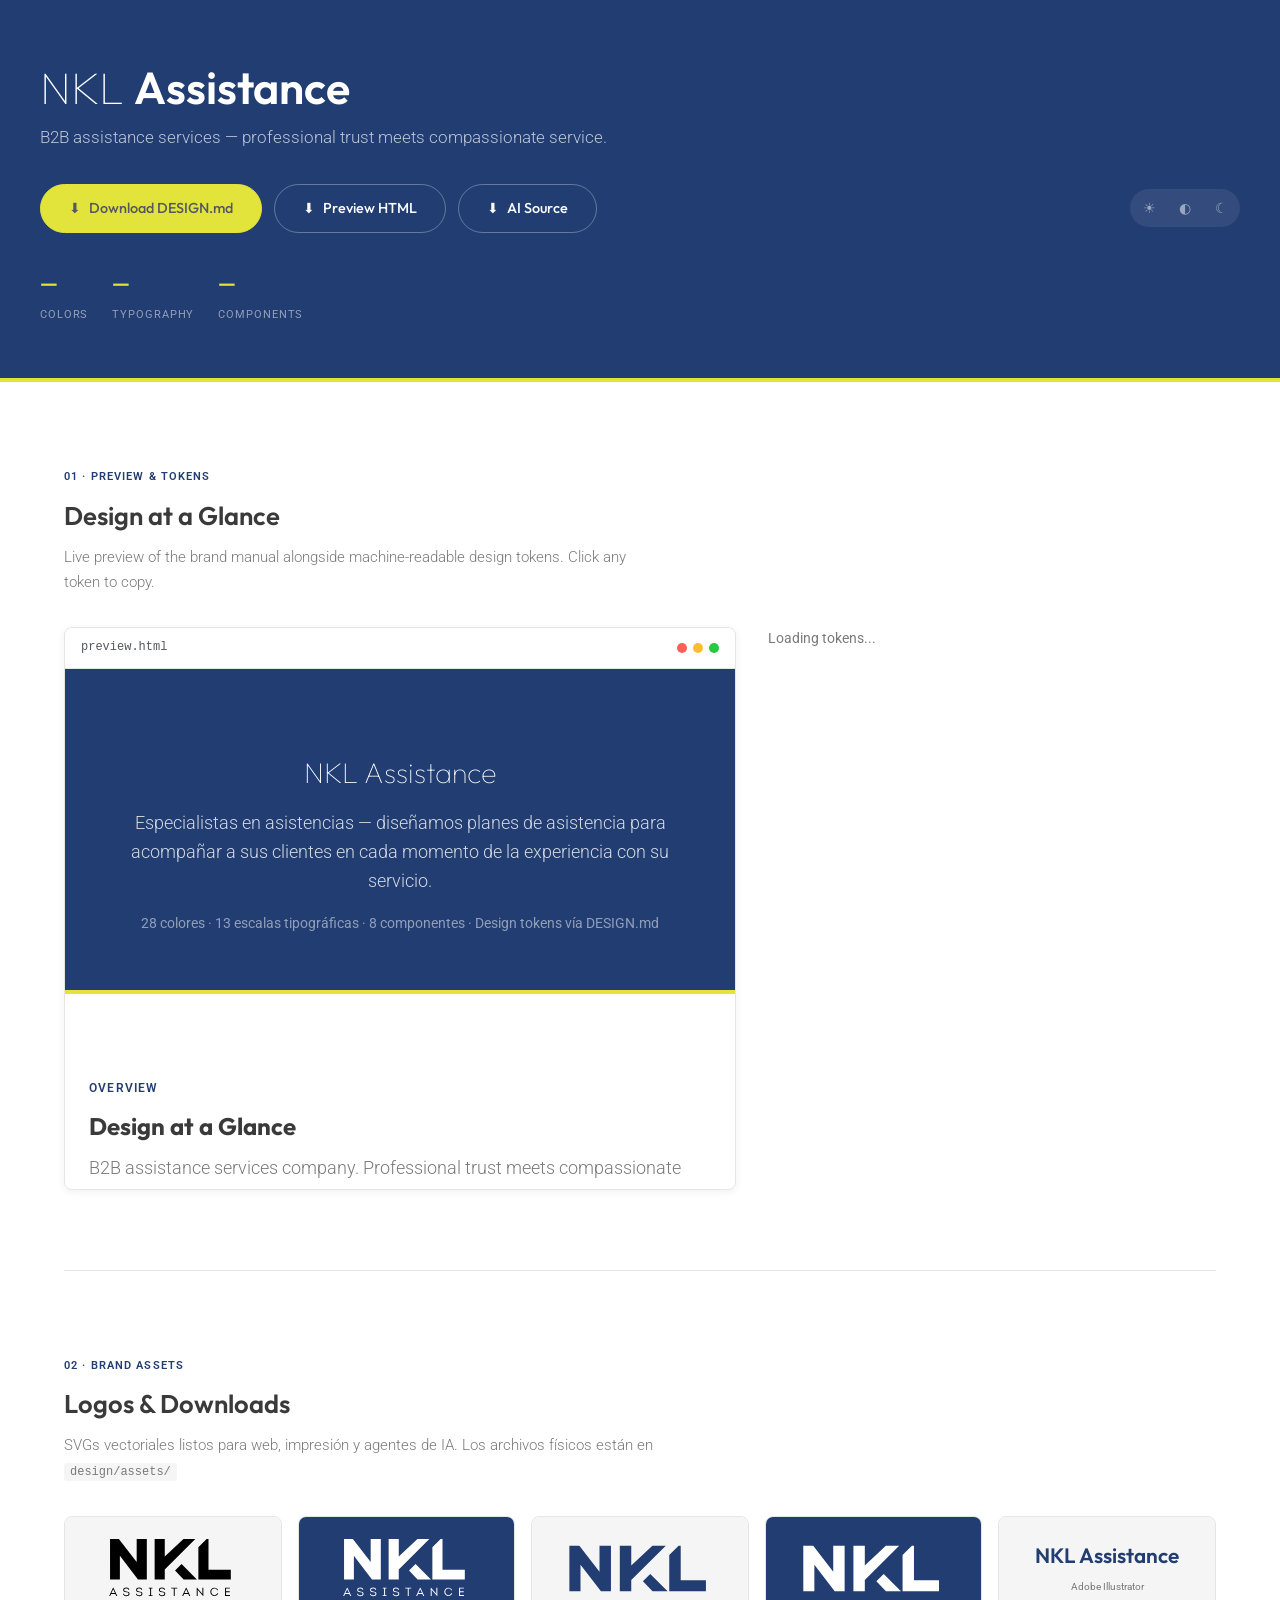
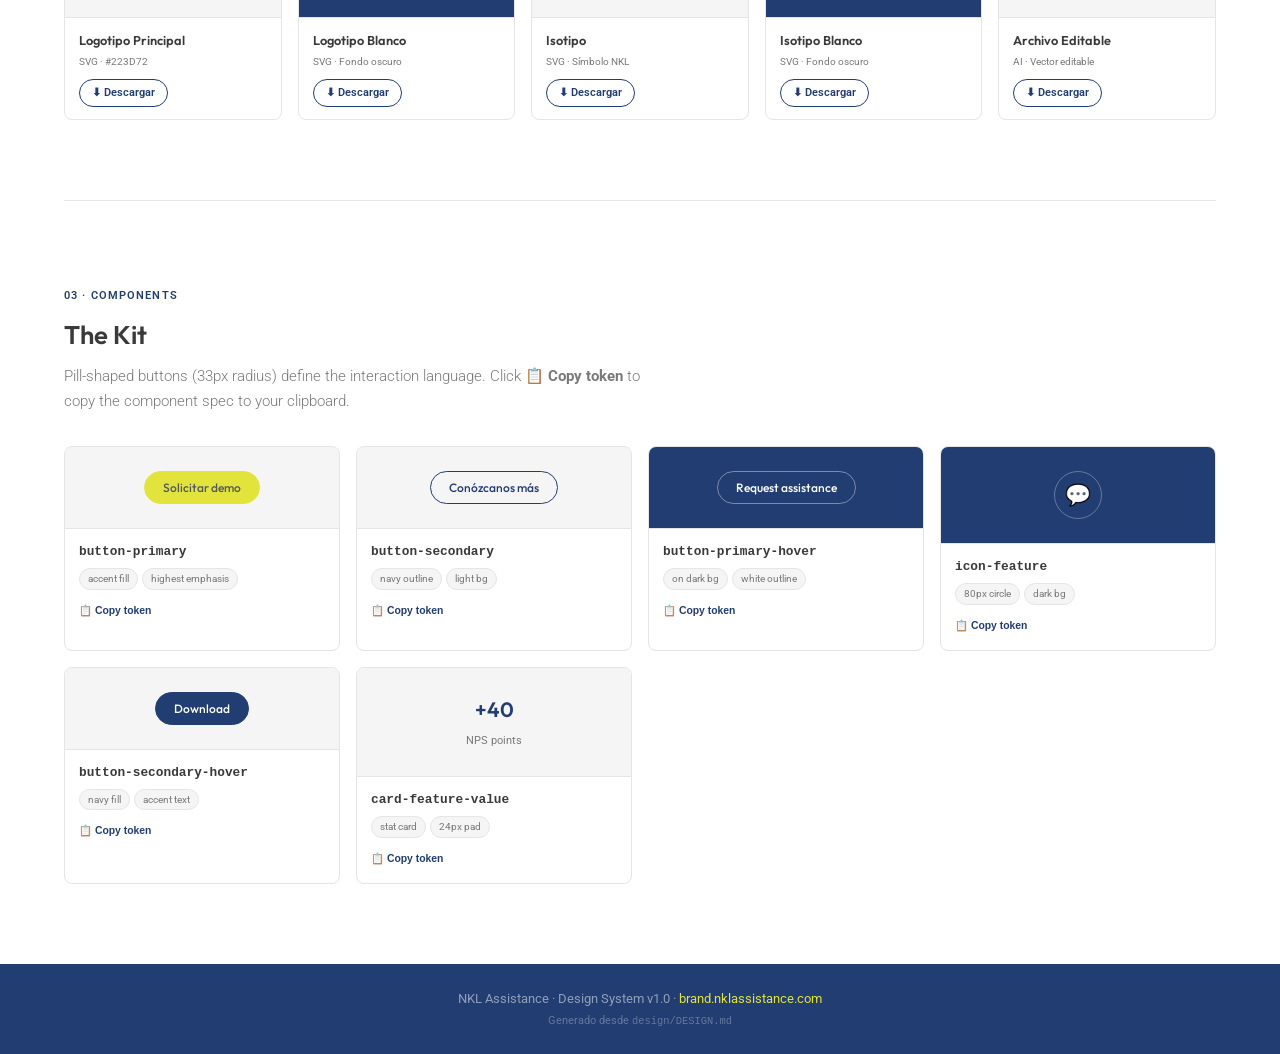
==== commit 52bdd825: "feat: Aura-style layout with two columns, brand assets section, tokens.js for local loading, copy-to" ====
--- a/design/preview/index.html
+++ b/design/preview/index.html
@@ -8,413 +8,131 @@
 <link href="https://fonts.googleapis.com/css2?family=Outfit:wght@100;200;300;400;500;600;700;800;900&family=Roboto:ital,wght@0,300;0,400;0,500;0,700;1,300;1,400;1,500;1,700&family=Baskervville:ital@0;1&display=swap" rel="stylesheet">
 <style>
 *, *::before, *::after { box-sizing: border-box; margin: 0; padding: 0; }
-
 :root {
-  --primary: #223D72;
-  --navy-alt: #294E88;
-  --accent: #E2E43C;
-  --white: #FFFFFF;
-  --surface-light: #F5F5F5;
-  --surface-border: #E5E5E5;
-  --text: #7A7A7A;
-  --text-heading: #3A3A3A;
-  --slate: #54595F;
-  --orange-red: #EB5826;
-  --orange: #F68920;
-  --golden: #C49427;
-  --burgundy: #9C2348;
-  --gray-100: #F5F5F5;
-  --gray-200: #E5E5E5;
-  --gray-300: #3A3A3A;
-
-  --bg-page: #FFFFFF;
-  --bg-card: #FFFFFF;
-  --bg-card-hover: rgba(34,61,114,0.03);
-  --bg-token-header: rgba(34,61,114,0.05);
-  --text-primary: #3A3A3A;
-  --text-secondary: #7A7A7A;
-  --border-color: #E5E5E5;
-  --shadow-card: 0 2px 8px rgba(0,0,0,0.06);
-  --hover-shadow: 0 4px 12px rgba(0,0,0,0.08);
-
-  --font-brand: 'Outfit', 'Intro', -apple-system, BlinkMacSystemFont, sans-serif;
-  --font-body: 'Roboto', -apple-system, BlinkMacSystemFont, sans-serif;
-  --font-serif: 'Baskervville', Georgia, serif;
-
-  --radius-pill: 33px;
-  --radius-md: 8px;
-  --radius-sm: 4px;
-  --radius-full: 9999px;
-
-  --space-section: 80px;
-  --container-max: 1140px;
+  --primary: #223D72; --navy-alt: #294E88; --accent: #E2E43C; --white: #FFFFFF;
+  --surface-light: #F5F5F5; --surface-border: #E5E5E5; --text: #7A7A7A;
+  --text-heading: #3A3A3A; --slate: #54595F;
+  --bg-page: #FFFFFF; --bg-card: #FFFFFF; --border-color: #E5E5E5;
+  --bg-card-hover: rgba(34,61,114,0.03); --bg-token-header: rgba(34,61,114,0.05);
+  --shadow-card: 0 2px 8px rgba(0,0,0,0.06); --hover-shadow: 0 4px 12px rgba(0,0,0,0.08);
+  --font-brand: 'Outfit','Intro',-apple-system,BlinkMacSystemFont,sans-serif;
+  --font-body: 'Roboto',-apple-system,BlinkMacSystemFont,sans-serif;
+  --font-serif: 'Baskervville',Georgia,serif;
+  --radius-pill: 33px; --radius-md: 8px; --radius-sm: 4px; --radius-full: 9999px;
+  --space-section: 80px; --container-max: 1200px;
 }
-
 [data-theme="dark"] {
-  --bg-page: #0F1117;
-  --bg-card: #1A1D26;
-  --bg-card-hover: rgba(226,228,60,0.04);
-  --bg-token-header: rgba(226,228,60,0.06);
-  --text-primary: #E8E8ED;
-  --text-secondary: #9A9AA8;
-  --border-color: #2A2D38;
-  --shadow-card: 0 2px 8px rgba(0,0,0,0.2);
-  --hover-shadow: 0 4px 12px rgba(0,0,0,0.3);
-  --gray-100: #1A1D26;
-  --gray-200: #2A2D38;
-  --gray-300: #E8E8ED;
-  --text: #9A9AA8;
-  --text-heading: #E8E8ED;
-  --surface-light: #1A1D26;
-  --surface-border: #2A2D38;
-  --text-body: #9A9AA8;
-  --slate: #B0B0BE;
+  --bg-page: #0F1117; --bg-card: #1A1D26; --border-color: #2A2D38;
+  --surface-light: #1A1D26; --surface-border: #2A2D38; --text: #9A9AA8;
+  --text-heading: #E8E8ED; --slate: #B0B0BE;
+  --bg-card-hover: rgba(226,228,60,0.04); --bg-token-header: rgba(226,228,60,0.06);
+  --shadow-card: 0 2px 8px rgba(0,0,0,0.2); --hover-shadow: 0 4px 12px rgba(0,0,0,0.3);
 }
-
-body {
-  font-family: var(--font-body);
-  background: var(--bg-page);
-  color: var(--text-secondary);
-  -webkit-font-smoothing: antialiased;
-  line-height: 1.65;
-  transition: background 0.3s ease, color 0.3s ease;
-}
-
-/* ═══ Header / Hero ═══ */
-.page-hero {
-  background: var(--primary);
-  color: var(--white);
-  padding: 64px 24px 56px;
-  position: relative;
-  overflow: hidden;
-}
-.page-hero::after {
-  content: '';
-  position: absolute;
-  bottom: 0; left: 0; right: 0;
-  height: 4px;
-  background: var(--accent);
-}
-.hero-inner {
-  max-width: var(--container-max);
-  margin: 0 auto;
-}
-.hero-badges {
-  display: flex;
-  gap: 8px;
-  flex-wrap: wrap;
-  margin-bottom: 20px;
-}
-.hero-badge {
-  display: inline-block;
-  font-size: 0.7rem;
-  font-weight: 600;
-  text-transform: uppercase;
-  letter-spacing: 0.08em;
-  padding: 4px 12px;
-  border-radius: var(--radius-pill);
-  background: rgba(255,255,255,0.1);
-  border: 1px solid rgba(255,255,255,0.2);
-  color: rgba(255,255,255,0.9);
-}
-.hero-badge.featured {
-  background: var(--accent);
-  color: var(--slate);
-  border-color: var(--accent);
-}
-.hero-title {
-  font-family: var(--font-brand);
-  font-size: 2.8rem;
-  font-weight: 100;
-  line-height: 1.05;
-  margin-bottom: 12px;
-}
-.hero-title strong { font-weight: 600; }
-.hero-desc {
-  font-size: 1.05rem;
-  color: rgba(255,255,255,0.7);
-  max-width: 640px;
-  line-height: 1.7;
-  font-weight: 300;
-  margin-bottom: 32px;
-}
-.hero-actions {
-  display: flex;
-  gap: 12px;
-  flex-wrap: wrap;
-}
-.btn-download {
-  display: inline-flex;
-  align-items: center;
-  gap: 8px;
-  font-family: var(--font-brand);
-  font-size: 0.9rem;
-  font-weight: 500;
-  padding: 12px 28px;
-  border-radius: var(--radius-pill);
-  text-decoration: none;
-  cursor: pointer;
-  transition: all 0.25s;
-  border: 1px solid rgba(255,255,255,0.3);
-  color: var(--white);
-  background: transparent;
-}
-.btn-download:hover {
-  background: rgba(255,255,255,0.1);
-  border-color: rgba(255,255,255,0.5);
-}
-.btn-download.primary {
-  background: var(--accent);
-  color: var(--slate);
-  border-color: var(--accent);
-}
-.btn-download.primary:hover {
-  background: transparent;
-  color: var(--white);
-  border-color: rgba(255,255,255,0.5);
-}
-.btn-download .icon { font-size: 1.1rem; }
-
-.hero-meta {
-  display: flex;
-  gap: 24px;
-  margin-top: 36px;
-  flex-wrap: wrap;
-}
-.hero-stat {
-  display: flex;
-  flex-direction: column;
-}
-.hero-stat-value {
-  font-family: var(--font-brand);
-  font-size: 1.3rem;
-  font-weight: 600;
-  color: var(--accent);
-}
-.hero-stat-label {
-  font-size: 0.7rem;
-  text-transform: uppercase;
-  letter-spacing: 0.08em;
-  color: rgba(255,255,255,0.5);
-}
-
-/* ═══ Container ═══ */
+body { font-family: var(--font-body); background: var(--bg-page); color: var(--text); -webkit-font-smoothing: antialiased; line-height: 1.65; transition: background 0.3s, color 0.3s; }
 .container { max-width: var(--container-max); margin: 0 auto; padding: 0 24px; }
 section { padding: var(--space-section) 0; }
 section + section { border-top: 1px solid var(--border-color); }
-
-.section-label {
-  display: inline-block;
-  font-family: var(--font-body);
-  font-size: 0.7rem;
-  font-weight: 600;
-  text-transform: uppercase;
-  letter-spacing: 0.1em;
-  color: var(--primary);
-  margin-bottom: 8px;
-}
-.section-title {
-  font-family: var(--font-brand);
-  font-size: 1.6rem;
-  font-weight: 600;
-  color: var(--text-primary);
-  margin-bottom: 8px;
-}
-.section-subtitle {
-  color: var(--text-secondary);
-  max-width: 600px;
-  margin-bottom: 32px;
-  font-weight: 300;
-  font-size: 0.95rem;
-  line-height: 1.65;
-}
-
-/* ═══ Preview Frame ═══ */
-.preview-frame-wrap {
-  background: var(--surface-light);
-  border: 1px solid var(--border-color);
-  border-radius: var(--radius-md);
-  overflow: hidden;
-  box-shadow: var(--shadow-card);
-}
-.preview-frame-header {
-  display: flex;
-  align-items: center;
-  justify-content: space-between;
-  padding: 10px 16px;
-  background: var(--bg-card);
-  border-bottom: 1px solid var(--border-color);
-  font-size: 0.8rem;
-  color: var(--text-secondary);
-}
-.preview-frame-header .filename {
-  font-family: 'Menlo', 'Consolas', monospace;
-  font-size: 0.75rem;
-  color: var(--slate);
-}
-.preview-frame-header .dots {
-  display: flex;
-  gap: 6px;
-}
-.preview-frame-header .dot {
-  width: 10px; height: 10px;
-  border-radius: 50%;
-}
-.preview-frame-header .dot.red { background: #FF5F57; }
-.preview-frame-header .dot.yellow { background: #FFBD2E; }
-.preview-frame-header .dot.green { background: #28C840; }
-.preview-frame-wrap iframe {
-  width: 100%;
-  height: 460px;
-  border: none;
-  display: block;
-}
-
-/* ═══ Token Table ═══ */
-.token-tables { display: flex; flex-direction: column; gap: 32px; }
-.token-group { }
-.token-group-title {
-  font-family: var(--font-brand);
-  font-size: 1.1rem;
-  font-weight: 600;
-  color: var(--text-heading);
-  margin-bottom: 12px;
-  display: flex;
-  align-items: center;
-  gap: 8px;
-}
-.token-group-title .count {
-  font-family: var(--font-body);
-  font-size: 0.7rem;
-  font-weight: 400;
-  color: var(--text);
-  background: var(--surface-light);
-  padding: 2px 8px;
-  border-radius: var(--radius-sm);
-}
-.token-table {
-  width: 100%;
-  border-collapse: collapse;
-  font-size: 0.85rem;
-}
-.token-table th {
-  text-align: left;
-  font-family: var(--font-body);
-  font-size: 0.7rem;
-  font-weight: 600;
-  text-transform: uppercase;
-  letter-spacing: 0.08em;
-  color: var(--text-secondary);
-  padding: 8px 12px;
-  background: var(--surface-light);
-  border-bottom: 2px solid var(--border-color);
-}
-.token-table td {
-  padding: 8px 12px;
-  border-bottom: 1px solid var(--border-color);
-  vertical-align: middle;
-  font-family: 'Menlo', 'Consolas', monospace;
-  font-size: 0.8rem;
-}
-.token-table td:first-child {
-  font-weight: 500;
-  color: var(--text-primary);
-  white-space: nowrap;
-}
-.token-table td:last-child {
-  color: var(--slate);
-}
-.token-table tr:hover td { background: var(--bg-card-hover); }
-.token-table .token-header-row td {
-  font-family: var(--font-body);
-  font-weight: 600;
-  color: var(--primary);
-  background: var(--bg-token-header);
-  font-size: 0.75rem;
-  text-transform: uppercase;
-  letter-spacing: 0.06em;
-}
-.color-dot {
-  display: inline-block;
-  width: 16px; height: 16px;
-  border-radius: 4px;
-  vertical-align: middle;
-  margin-right: 8px;
-  border: 1px solid rgba(0,0,0,0.08);
-}
-
-/* ═══ Component cards ═══ */
-.component-mini-grid { display: grid; grid-template-columns: repeat(auto-fill, minmax(240px, 1fr)); gap: 16px; }
-.component-mini-card {
-  border: 1px solid var(--border-color);
-  border-radius: var(--radius-md);
-  padding: 16px;
-  background: var(--bg-card);
-  transition: box-shadow 0.2s;
-}
-.component-mini-card:hover { box-shadow: var(--hover-shadow); }
-.component-mini-name {
-  font-family: var(--font-body);
-  font-size: 0.8rem;
-  font-weight: 600;
-  color: var(--text-primary);
-  margin-bottom: 8px;
-}
-.component-mini-preview {
-  display: flex;
-  gap: 8px;
-  flex-wrap: wrap;
-  margin-bottom: 8px;
-}
-.component-mini-desc {
-  font-size: 0.75rem;
-  color: var(--text-secondary);
-  line-height: 1.5;
-}
-.mini-btn {
-  font-family: var(--font-brand);
-  font-size: 0.75rem;
-  font-weight: 500;
-  padding: 8px 18px;
-  border-radius: var(--radius-pill);
-  border: 1px solid var(--primary);
-  background: transparent;
-  color: var(--primary);
-  cursor: default;
-}
-.mini-btn.accent {
-  background: var(--accent);
-  color: var(--slate);
-  border-color: var(--accent);
-}
-.mini-btn.navy {
-  background: var(--primary);
-  color: var(--white);
-  border-color: var(--primary);
-}
-
-/* ═══ Footer ═══ */
-.page-footer {
-  background: var(--primary);
-  color: rgba(255,255,255,0.5);
-  text-align: center;
-  padding: 24px 20px;
-  font-size: 0.8rem;
-}
-.page-footer a {
-  color: var(--accent);
-  text-decoration: none;
-}
-.page-footer a:hover { text-decoration: underline; }
-
-/* ═══ Responsive ═══ */
-@media (max-width: 768px) {
+.section-label { display: inline-block; font-family: var(--font-body); font-size: 0.7rem; font-weight: 600; text-transform: uppercase; letter-spacing: 0.1em; color: var(--primary); margin-bottom: 8px; }
+.section-title { font-family: var(--font-brand); font-size: 1.6rem; font-weight: 600; color: var(--text-heading); margin-bottom: 8px; }
+.section-subtitle { color: var(--text); max-width: 600px; margin-bottom: 32px; font-weight: 300; font-size: 0.95rem; line-height: 1.65; }
+
+/* ═══ HERO ═══ */
+.page-hero { background: var(--primary); color: var(--white); padding: 64px 24px 56px; position: relative; overflow: hidden; }
+.page-hero::after { content: ''; position: absolute; bottom: 0; left: 0; right: 0; height: 4px; background: var(--accent); }
+.hero-inner { max-width: var(--container-max); margin: 0 auto; }
+.hero-title { font-family: var(--font-brand); font-size: 2.8rem; font-weight: 100; line-height: 1.05; margin-bottom: 12px; }
+.hero-title strong { font-weight: 600; }
+.hero-desc { font-size: 1.05rem; color: rgba(255,255,255,0.7); max-width: 640px; line-height: 1.7; font-weight: 300; margin-bottom: 32px; }
+.hero-actions { display: flex; gap: 12px; flex-wrap: wrap; align-items: center; }
+.btn-download { display: inline-flex; align-items: center; gap: 8px; font-family: var(--font-brand); font-size: 0.9rem; font-weight: 500; padding: 12px 28px; border-radius: var(--radius-pill); text-decoration: none; border: 1px solid rgba(255,255,255,0.3); color: var(--white); background: transparent; transition: all 0.25s; cursor: pointer; }
+.btn-download:hover { background: rgba(255,255,255,0.1); border-color: rgba(255,255,255,0.5); }
+.btn-download.primary { background: var(--accent); color: var(--slate); border-color: var(--accent); }
+.btn-download.primary:hover { background: transparent; color: var(--white); border-color: rgba(255,255,255,0.5); }
+.hero-stats { display: flex; gap: 24px; margin-top: 32px; flex-wrap: wrap; }
+.hero-stat-value { font-family: var(--font-brand); font-size: 1.3rem; font-weight: 600; color: var(--accent); }
+.hero-stat-label { font-size: 0.7rem; text-transform: uppercase; letter-spacing: 0.08em; color: rgba(255,255,255,0.5); }
+
+.theme-toggle { display: flex; gap: 4px; align-items: center; background: rgba(255,255,255,0.08); border-radius: 33px; padding: 3px; margin-left: auto; }
+.theme-btn { border: none; width: 32px; height: 32px; border-radius: 50%; cursor: pointer; font-size: 0.9rem; display: flex; align-items: center; justify-content: center; background: transparent; color: rgba(255,255,255,0.5); transition: all 0.2s; }
+.theme-btn.active { background: rgba(255,255,255,0.15); color: white; }
+
+/* ═══ TWO-COLUMN LAYOUT ═══ */
+.split-section { display: flex; gap: 32px; align-items: flex-start; }
+.split-left { flex: 3; min-width: 0; }
+.split-right { flex: 2; min-width: 280px; position: sticky; top: 24px; }
+
+/* Preview frame */
+.preview-frame { background: var(--surface-light); border: 1px solid var(--border-color); border-radius: var(--radius-md); overflow: hidden; box-shadow: var(--shadow-card); }
+.preview-frame-header { display: flex; align-items: center; justify-content: space-between; padding: 10px 16px; background: var(--bg-card); border-bottom: 1px solid var(--border-color); font-size: 0.8rem; color: var(--text); }
+.preview-frame-header .filename { font-family: 'Menlo','Consolas',monospace; font-size: 0.75rem; color: var(--slate); }
+.preview-dots { display: flex; gap: 6px; }
+.preview-dot { width: 10px; height: 10px; border-radius: 50%; }
+.preview-dot.r { background: #FF5F57; }
+.preview-dot.y { background: #FFBD2E; }
+.preview-dot.g { background: #28C840; }
+.preview-frame iframe { width: 100%; height: 520px; border: none; display: block; }
+
+/* Sidebar tokens */
+.token-mini-group { margin-bottom: 20px; }
+.token-mini-title { font-family: var(--font-brand); font-size: 0.85rem; font-weight: 600; color: var(--text-heading); margin-bottom: 8px; }
+.token-mini-grid { display: flex; flex-direction: column; gap: 4px; }
+.token-mini-row { display: flex; align-items: center; gap: 8px; padding: 6px 8px; border-radius: var(--radius-sm); background: var(--surface-light); border: 1px solid var(--border-color); font-size: 0.75rem; font-family: 'Menlo','Consolas',monospace; color: var(--slate); cursor: pointer; transition: all 0.15s; }
+.token-mini-row:hover { border-color: var(--primary); background: var(--bg-card-hover); }
+.token-mini-dot { width: 14px; height: 14px; border-radius: 3px; flex-shrink: 0; border: 1px solid rgba(0,0,0,0.08); }
+.token-mini-key { flex: 1; color: var(--text-heading); font-weight: 500; }
+.token-mini-val { color: var(--slate); }
+.token-mini-copy { opacity: 0; font-size: 0.65rem; color: var(--primary); transition: opacity 0.15s; }
+.token-mini-row:hover .token-mini-copy { opacity: 1; }
+.token-mini-type { display: flex; flex-direction: column; gap: 4px; padding: 8px; border-radius: var(--radius-sm); background: var(--surface-light); border: 1px solid var(--border-color); font-size: 0.75rem; cursor: pointer; transition: all 0.15s; }
+.token-mini-type:hover { border-color: var(--primary); background: var(--bg-card-hover); }
+.token-mini-type .tt { display: flex; justify-content: space-between; }
+.token-mini-type .tt-key { font-family: 'Menlo','Consolas',monospace; color: var(--text-heading); font-weight: 500; }
+.token-mini-type .tt-val { font-family: 'Menlo','Consolas',monospace; color: var(--slate); }
+.token-mini-type .tt-copy { font-size: 0.65rem; color: var(--primary); margin-top: 2px; text-align: right; }
+
+/* ═══ BRAND ASSETS ═══ */
+.brand-grid { display: grid; grid-template-columns: repeat(auto-fill, minmax(200px, 1fr)); gap: 16px; }
+.brand-card { border: 1px solid var(--border-color); border-radius: var(--radius-md); overflow: hidden; background: var(--bg-card); transition: box-shadow 0.2s; }
+.brand-card:hover { box-shadow: var(--hover-shadow); }
+.brand-visual { height: 100px; display: flex; align-items: center; justify-content: center; padding: 16px; }
+.brand-visual.dark { background: var(--surface-light); }
+.brand-visual.navy { background: var(--primary); }
+.brand-visual img { max-width: 90%; max-height: 70px; object-fit: contain; }
+.brand-info { padding: 12px 14px; border-top: 1px solid var(--border-color); }
+.brand-name { font-family: var(--font-brand); font-size: 0.8rem; font-weight: 600; color: var(--text-heading); margin-bottom: 2px; }
+.brand-format { font-size: 0.65rem; color: var(--text); margin-bottom: 8px; }
+.brand-dl { display: inline-flex; align-items: center; gap: 4px; font-size: 0.7rem; font-weight: 600; color: var(--primary); text-decoration: none; padding: 4px 12px; border: 1px solid var(--primary); border-radius: var(--radius-pill); transition: all 0.2s; }
+.brand-dl:hover { background: var(--primary); color: var(--white); }
+
+/* ═══ COMPONENTS ═══ */
+.comp-grid { display: grid; grid-template-columns: repeat(auto-fill, minmax(260px, 1fr)); gap: 16px; }
+.comp-card { border: 1px solid var(--border-color); border-radius: var(--radius-md); overflow: hidden; background: var(--bg-card); }
+.comp-preview { padding: 24px; display: flex; align-items: center; justify-content: center; gap: 12px; flex-wrap: wrap; background: var(--surface-light); border-bottom: 1px solid var(--border-color); min-height: 80px; }
+.comp-info { padding: 12px 14px; }
+.comp-name { font-size: 0.8rem; font-weight: 600; color: var(--text-heading); margin-bottom: 6px; font-family: 'Menlo','Consolas',monospace; }
+.comp-tags { display: flex; gap: 4px; flex-wrap: wrap; margin-bottom: 6px; }
+.comp-tag { font-size: 0.6rem; padding: 2px 8px; border-radius: 20px; background: var(--surface-light); border: 1px solid var(--border-color); color: var(--text); }
+.comp-copy-btn { font-size: 0.65rem; font-weight: 600; color: var(--primary); background: none; border: none; cursor: pointer; padding: 2px 0; display: inline-flex; align-items: center; gap: 4px; }
+.comp-copy-btn:hover { text-decoration: underline; }
+
+/* ═══ MINI BTNS ═══ */
+.mini-btn { font-family: var(--font-brand); font-size: 0.75rem; font-weight: 500; padding: 8px 18px; border-radius: var(--radius-pill); border: 1px solid var(--primary); background: transparent; color: var(--primary); cursor: default; }
+.mini-btn.accent { background: var(--accent); color: var(--slate); border-color: var(--accent); }
+.mini-btn.navy { background: var(--primary); color: var(--white); border-color: var(--primary); }
+
+/* ═══ FOOTER ═══ */
+.page-footer { background: var(--primary); color: rgba(255,255,255,0.5); text-align: center; padding: 24px 20px; font-size: 0.8rem; }
+.page-footer a { color: var(--accent); text-decoration: none; }
+
+/* ═══ RESPONSIVE ═══ */
+@media (max-width: 900px) {
+  .split-section { flex-direction: column; }
+  .split-right { position: static; }
+  .preview-frame iframe { height: 360px; }
   .hero-title { font-size: 2rem; }
   .hero-actions { flex-direction: column; }
   .btn-download { width: 100%; justify-content: center; }
-  .preview-frame-wrap iframe { height: 320px; }
-  .token-table { font-size: 0.75rem; }
-  .token-table td, .token-table th { padding: 6px 8px; }
+  .brand-grid { grid-template-columns: repeat(auto-fill, minmax(150px, 1fr)); }
 }
 </style>
 </head>
@@ -423,297 +141,298 @@
 <!-- ═══ HERO ═══ -->
 <header class="page-hero">
   <div class="hero-inner">
-    <div class="hero-badges">
-      <span class="hero-badge featured">★ Design System</span>
-      <span class="hero-badge">B2B Assistance</span>
-      <span class="hero-badge">v1.0</span>
-    </div>
     <h1 class="hero-title">NKL <strong>Assistance</strong></h1>
-    <p class="hero-desc">
-      B2B assistance services — professional trust meets compassionate service.
-      Deep navy anchor with a distinctive lime-yellow accent. Human-centered typography.
-    </p>
+    <p class="hero-desc" id="hero-desc">B2B assistance services — professional trust meets compassionate service.</p>
     <div class="hero-actions">
-      <a class="btn-download primary" href="/DESIGN.md" download id="dl-designmd">
-        <span class="icon">⬇</span> Download DESIGN.md
-      </a>
-      <a class="btn-download" href="/preview.html" download id="dl-preview">
-        <span class="icon">⬇</span> Download Preview HTML
-      </a>
-      <a class="btn-download" href="/assets/logos/NKL_Assistance.ai" download id="dl-ai">
-        <span class="icon">⬇</span> Download AI Source
-      </a>
-      <div style="flex:1;min-width:20px;"></div>
-      <div class="theme-toggle" style="display:flex;gap:4px;align-items:center;background:rgba(255,255,255,0.08);border-radius:33px;padding:3px;">
-        <button class="theme-btn" data-theme-btn="light" onclick="setTheme('light')" style="background:rgba(255,255,255,0.15);border:none;color:white;width:32px;height:32px;border-radius:50%;cursor:pointer;font-size:0.9rem;display:flex;align-items:center;justify-content:center;" title="Light mode">☀</button>
-        <button class="theme-btn" data-theme-btn="system" onclick="setTheme('system')" style="background:transparent;border:none;color:rgba(255,255,255,0.5);width:32px;height:32px;border-radius:50%;cursor:pointer;font-size:0.8rem;display:flex;align-items:center;justify-content:center;" title="System theme">◐</button>
-        <button class="theme-btn" data-theme-btn="dark" onclick="setTheme('dark')" style="background:transparent;border:none;color:rgba(255,255,255,0.5);width:32px;height:32px;border-radius:50%;cursor:pointer;font-size:0.9rem;display:flex;align-items:center;justify-content:center;" title="Dark mode">☾</button>
-      </div>
-    </div>
-    <div class="hero-meta">
-      <div class="hero-stat">
-        <span class="hero-stat-value">28</span>
-        <span class="hero-stat-label">Color Tokens</span>
-      </div>
-      <div class="hero-stat">
-        <span class="hero-stat-value">3</span>
-        <span class="hero-stat-label">Font Families</span>
-      </div>
-      <div class="hero-stat">
-        <span class="hero-stat-value">8</span>
-        <span class="hero-stat-label">Components</span>
-      </div>
-      <div class="hero-stat">
-        <span class="hero-stat-value">5</span>
-        <span class="hero-stat-label">Radius Levels</span>
-      </div>
+      <a class="btn-download primary" href="/DESIGN.md" download id="dl-designmd"><span>⬇</span> Download DESIGN.md</a>
+      <a class="btn-download" href="/preview.html" download id="dl-preview"><span>⬇</span> Preview HTML</a>
+      <a class="btn-download" href="/assets/logos/NKL_Assistance.ai" download id="dl-ai"><span>⬇</span> AI Source</a>
+      <div class="theme-toggle">
+        <button class="theme-btn" data-theme="light" onclick="setTheme('light')" title="Light">☀</button>
+        <button class="theme-btn" data-theme="system" onclick="setTheme('system')" title="System">◐</button>
+        <button class="theme-btn" data-theme="dark" onclick="setTheme('dark')" title="Dark">☾</button>
+      </div>
+    </div>
+    <div class="hero-stats" id="hero-stats">
+      <div><span class="hero-stat-value">—</span><br><span class="hero-stat-label">Colors</span></div>
+      <div><span class="hero-stat-value">—</span><br><span class="hero-stat-label">Typography</span></div>
+      <div><span class="hero-stat-value">—</span><br><span class="hero-stat-label">Components</span></div>
     </div>
   </div>
 </header>
 
 <div class="container">
 
-<!-- ═══ VISUAL PREVIEW (inline) ═══ -->
+<!-- ═══ 01 · PREVIEW & TOKENS (two columns) ═══ -->
 <section>
-  <span class="section-label">01 · Visual Reference</span>
-  <h2 class="section-title">Brand in Context</h2>
-  <p class="section-subtitle">Key brand elements rendered live — hero section, color palette, buttons and typography hierarchy.</p>
-
-  <!-- Hero preview -->
-  <div style="background:var(--primary);border-radius:12px;overflow:hidden;margin-bottom:24px;position:relative;">
-    <div style="position:relative;z-index:1;padding:48px 40px 40px;">
-      <img src="[data-uri]" alt="NKLA" style="height:36px;margin-bottom:32px;display:block;">
-      <div style="font-family:var(--font-brand);font-size:0.7rem;font-weight:600;text-transform:uppercase;letter-spacing:4px;color:var(--accent);margin-bottom:16px;">Asistencia Global 24/7</div>
-      <h2 style="font-family:var(--font-brand);font-size:2.5rem;font-weight:100;color:var(--white);line-height:1.05;margin-bottom:16px;">Tu tranquilidad<br>es <span style="color:var(--accent);font-style:italic;">nuestra prioridad</span></h2>
-      <p style="font-family:var(--font-brand);font-size:1rem;font-weight:200;color:rgba(255,255,255,0.65);max-width:500px;line-height:1.7;margin-bottom:32px;">Accede al programa de asistencia exclusivo para socios de NKL Assistance. Cobertura médica, viajes, vial y legal 24/7.</p>
-      <div style="display:flex;gap:12px;flex-wrap:wrap;">
-        <button class="mini-btn accent" style="font-size:0.9rem;padding:14px 36px;cursor:default;">Solicitar asistencia</button>
-        <button class="mini-btn" style="font-size:0.9rem;padding:14px 36px;background:transparent;color:white;border-color:rgba(255,255,255,0.3);cursor:default;">Descubrir beneficios</button>
-      </div>
-    </div>
-    <div style="position:absolute;top:0;right:0;width:40%;height:100%;background:linear-gradient(135deg,transparent 0%,rgba(41,78,136,0.6) 100%);z-index:0;"></div>
-  </div>
-
-  <!-- Color palette strip -->
-  <div style="display:flex;gap:0;border-radius:10px;overflow:hidden;margin-bottom:24px;height:48px;box-shadow:0 2px 8px rgba(0,0,0,0.08);">
-    <div style="flex:3;background:#223D72;display:flex;align-items:center;justify-content:center;font-family:monospace;font-size:0.7rem;color:rgba(255,255,255,0.8);">#223D72</div>
-    <div style="flex:2;background:#294E88;display:flex;align-items:center;justify-content:center;font-family:monospace;font-size:0.7rem;color:rgba(255,255,255,0.8);">#294E88</div>
-    <div style="flex:2;background:#E2E43C;display:flex;align-items:center;justify-content:center;font-family:monospace;font-size:0.7rem;color:rgba(41,78,136,0.9);font-weight:600;">#E2E43C</div>
-    <div style="flex:2;background:#54595F;display:flex;align-items:center;justify-content:center;font-family:monospace;font-size:0.7rem;color:rgba(255,255,255,0.8);">#54595F</div>
-    <div style="flex:1;background:#EB5826;display:flex;align-items:center;justify-content:center;font-family:monospace;font-size:0.7rem;color:rgba(255,255,255,0.8);">#EB5826</div>
-    <div style="flex:1;background:#F68920;display:flex;align-items:center;justify-content:center;font-family:monospace;font-size:0.7rem;color:rgba(255,255,255,0.8);">#F68920</div>
-    <div style="flex:1;background:#C49427;display:flex;align-items:center;justify-content:center;font-family:monospace;font-size:0.7rem;color:rgba(255,255,255,0.8);">#C49427</div>
-    <div style="flex:1;background:#9C2348;display:flex;align-items:center;justify-content:center;font-family:monospace;font-size:0.7rem;color:rgba(255,255,255,0.8);">#9C2348</div>
-  </div>
-
-  <!-- Typography demo -->
-  <div style="display:grid;grid-template-columns:1fr 1fr;gap:16px;margin-bottom:24px;">
-    <div style="border:1px solid var(--surface-border);border-radius:8px;padding:20px;">
-      <div style="font-family:var(--font-brand);font-size:2.2rem;font-weight:100;line-height:1.1;color:var(--text-heading);margin-bottom:4px;">Hero Display</div>
-      <div style="font-size:0.7rem;color:var(--text);">Intro Light 100 · 48px</div>
-    </div>
-    <div style="border:1px solid var(--surface-border);border-radius:8px;padding:20px;">
-      <div style="font-family:var(--font-brand);font-size:1.5rem;font-weight:600;color:var(--text-heading);margin-bottom:4px;">Heading</div>
-      <div style="font-size:0.7rem;color:var(--text);">Intro 600 · 32px</div>
-    </div>
-    <div style="border:1px solid var(--surface-border);border-radius:8px;padding:20px;">
-      <div style="font-family:var(--font-body);font-size:1rem;font-weight:400;color:var(--text);line-height:1.6;margin-bottom:4px;">Body text in Roboto. Professional trust meets compassionate service. Every interaction matters.</div>
-      <div style="font-size:0.7rem;color:var(--text);">Roboto 400 · 15px</div>
-    </div>
-    <div style="border:1px solid var(--surface-border);border-radius:8px;padding:20px;">
-      <div style="font-family:var(--font-serif);font-size:1.3rem;font-weight:400;font-style:italic;color:var(--text-heading);margin-bottom:4px;">“The difference between ordinary and extraordinary is that little extra.”</div>
-      <div style="font-size:0.7rem;color:var(--text);">Baskervville Italic · 22px (pullquote)</div>
-    </div>
-  </div>
-
-  <!-- Buttons demo -->
-  <div style="display:flex;gap:12px;flex-wrap:wrap;">
-    <button class="mini-btn accent" style="font-size:0.85rem;padding:12px 28px;cursor:default;">button-primary</button>
-    <button class="mini-btn" style="font-size:0.85rem;padding:12px 28px;cursor:default;">button-secondary</button>
-    <button class="mini-btn navy" style="font-size:0.85rem;padding:12px 28px;cursor:default;">button-dark</button>
+  <span class="section-label">01 · Preview &amp; Tokens</span>
+  <h2 class="section-title">Design at a Glance</h2>
+  <p class="section-subtitle">Live preview of the brand manual alongside machine-readable design tokens. Click any token to copy.</p>
+
+  <div class="split-section">
+    <!-- LEFT: Preview iframe -->
+    <div class="split-left">
+      <div class="preview-frame">
+        <div class="preview-frame-header">
+          <span class="filename">preview.html</span>
+          <div class="preview-dots"><span class="preview-dot r"></span><span class="preview-dot y"></span><span class="preview-dot g"></span></div>
+        </div>
+        <iframe src="preview.html" title="NKL Assistance Preview" loading="lazy"></iframe>
+      </div>
+    </div>
+
+    <!-- RIGHT: Token sidebar (populated by JS) -->
+    <div class="split-right">
+      <div id="token-sidebar">
+        <p style="color:var(--text);font-size:0.85rem;">Loading tokens...</p>
+      </div>
+    </div>
   </div>
 </section>
 
-<!-- ═══ DESIGN TOKENS ═══ -->
+<!-- ═══ 02 · BRAND ASSETS ═══ -->
 <section>
-  <span class="section-label">02 · Design Tokens</span>
-  <h2 class="section-title">Prompt Context Source</h2>
-  <p class="section-subtitle">Machine-readable tokens from DESIGN.md. Copy-paste these into any AI agent prompt for on-brand generation using Intro, Roboto, navy (#223D72) and lime (#E2E43C).</p>
-
-  <div class="token-tables">
-
-    <!-- Colors -->
-    <div class="token-group">
-      <div class="token-group-title">
-        Colors <span class="count">28 tokens</span>
-      </div>
-      <table class="token-table">
-        <thead>
-          <tr><th>Token</th><th>Value</th></tr>
-        </thead>
-        <tbody>
-          <tr><td colspan="2" class="token-header-row">Primary Brand Colors</td></tr>
-          <tr><td><span class="color-dot" style="background:#223D72"></span>primary</td><td>#223D72</td></tr>
-          <tr><td><span class="color-dot" style="background:#294E88"></span>navy-alt</td><td>#294E88</td></tr>
-          <tr><td><span class="color-dot" style="background:#E2E43C"></span>accent-primary</td><td>#E2E43C</td></tr>
-          <tr><td><span class="color-dot" style="background:#54595F"></span>secondary / slate</td><td>#54595F</td></tr>
-          <tr><td><span class="color-dot" style="background:#7A7A7A"></span>text-body</td><td>#7A7A7A</td></tr>
-          <tr><td><span class="color-dot" style="background:#FFFFFF;border-color:#ccc"></span>neutral</td><td>#FFFFFF</td></tr>
-
-          <tr><td colspan="2" class="token-header-row">Accent Variations</td></tr>
-          <tr><td><span class="color-dot" style="background:#EB5826"></span>accent-secondary (orange-red)</td><td>#EB5826</td></tr>
-          <tr><td><span class="color-dot" style="background:#F68920"></span>accent-tertiary (orange)</td><td>#F68920</td></tr>
-          <tr><td><span class="color-dot" style="background:#C49427"></span>golden</td><td>#C49427</td></tr>
-          <tr><td><span class="color-dot" style="background:#9C2348"></span>burgundy</td><td>#9C2348</td></tr>
-
-          <tr><td colspan="2" class="token-header-row">Surfaces &amp; Text</td></tr>
-          <tr><td><span class="color-dot" style="background:#F5F5F5"></span>surface-light</td><td>#F5F5F5</td></tr>
-          <tr><td><span class="color-dot" style="background:#E5E5E5"></span>surface-border</td><td>#E5E5E5</td></tr>
-          <tr><td><span class="color-dot" style="background:#3A3A3A"></span>text-heading</td><td>#3A3A3A</td></tr>
-          <tr><td><span class="color-dot" style="background:#424242"></span>gray-400</td><td>#424242</td></tr>
-          <tr><td><span class="color-dot" style="background:#4B4F58"></span>gray-500</td><td>#4B4F58</td></tr>
-          <tr><td><span class="color-dot" style="background:#0170B9"></span>link-blue</td><td>#0170B9</td></tr>
-        </tbody>
-      </table>
-    </div>
-
-    <!-- Typography -->
-    <div class="token-group">
-      <div class="token-group-title">
-        Typography <span class="count">15 scales</span>
-      </div>
-      <table class="token-table">
-        <thead>
-          <tr><th>Token</th><th>Family</th><th>Size</th><th>Weight</th><th>Line H</th></tr>
-        </thead>
-        <tbody>
-          <tr><td>hero-display</td><td>Intro</td><td>48px</td><td>100</td><td>56px</td></tr>
-          <tr><td>hero-subtitle</td><td>Intro</td><td>24px</td><td>200</td><td>1.4</td></tr>
-          <tr><td>heading-lg</td><td>Intro</td><td>32px</td><td>600</td><td>1.3</td></tr>
-          <tr><td>heading-md</td><td>Intro</td><td>26px</td><td>600</td><td>1.3</td></tr>
-          <tr><td>heading-sm</td><td>Roboto</td><td>20px</td><td>600</td><td>1.2</td></tr>
-          <tr><td>body-lg</td><td>Roboto</td><td>1.125rem</td><td>400</td><td>1.65</td></tr>
-          <tr><td>body-md</td><td>Roboto</td><td>15px</td><td>400</td><td>1.65</td></tr>
-          <tr><td>body-sm</td><td>Roboto</td><td>0.875rem</td><td>400</td><td>1.5</td></tr>
-          <tr><td>button-label</td><td>Intro</td><td>20px</td><td>400</td><td>1</td></tr>
-          <tr><td>display-serif</td><td>Baskervville</td><td>28px</td><td>400</td><td>1.3</td></tr>
-          <tr><td>pullquote</td><td>Baskervville</td><td>22px</td><td>400 italic</td><td>1.4</td></tr>
-        </tbody>
-      </table>
-    </div>
-
-    <!-- Spacing & Radius -->
-    <div class="token-group">
-      <div class="token-group-title">
-        Spacing &amp; Radius <span class="count">12 tokens</span>
-      </div>
-      <table class="token-table">
-        <thead>
-          <tr><th>Token</th><th>Value</th></tr>
-        </thead>
-        <tbody>
-          <tr><td colspan="2" class="token-header-row">Spacing</td></tr>
-          <tr><td>section padding</td><td>80px</td></tr>
-          <tr><td>container max-width</td><td>1140px</td></tr>
-          <tr><td>xl</td><td>32px</td></tr>
-          <tr><td>lg</td><td>24px</td></tr>
-          <tr><td>md</td><td>16px</td></tr>
-          <tr><td>sm</td><td>8px</td></tr>
-          <tr><td>xs</td><td>4px</td></tr>
-
-          <tr><td colspan="2" class="token-header-row">Border Radius</td></tr>
-          <tr><td>xl / pill</td><td>33px</td></tr>
-          <tr><td>lg</td><td>12px</td></tr>
-          <tr><td>md</td><td>8px</td></tr>
-          <tr><td>sm</td><td>4px</td></tr>
-          <tr><td>full</td><td>9999px</td></tr>
-        </tbody>
-      </table>
-    </div>
-
+  <span class="section-label">02 · Brand Assets</span>
+  <h2 class="section-title">Logos &amp; Downloads</h2>
+  <p class="section-subtitle">SVGs vectoriales listos para web, impresión y agentes de IA. Los archivos físicos están en <code style="font-size:0.75rem;background:var(--surface-light);padding:2px 6px;border-radius:3px;">design/assets/</code></p>
+
+  <div class="brand-grid">
+    <div class="brand-card">
+      <div class="brand-visual dark"><img src="[data-uri]" alt="NKLA Logo"></div>
+      <div class="brand-info">
+        <div class="brand-name">Logotipo Principal</div>
+        <div class="brand-format">SVG · #223D72</div>
+        <a class="brand-dl" href="/assets/logo-nkla.svg" download id="dl-logo">⬇ Descargar</a>
+      </div>
+    </div>
+    <div class="brand-card">
+      <div class="brand-visual navy"><img src="[data-uri]" alt="NKLA White"></div>
+      <div class="brand-info">
+        <div class="brand-name">Logotipo Blanco</div>
+        <div class="brand-format">SVG · Fondo oscuro</div>
+        <a class="brand-dl" href="/assets/logo-nkla-white.svg" download id="dl-logo-w">⬇ Descargar</a>
+      </div>
+    </div>
+    <div class="brand-card">
+      <div class="brand-visual dark"><img src="[data-uri]" alt="NKLA Isotipo"></div>
+      <div class="brand-info">
+        <div class="brand-name">Isotipo</div>
+        <div class="brand-format">SVG · Símbolo NKL</div>
+        <a class="brand-dl" href="/assets/isotipo-nkla.svg" download id="dl-iso">⬇ Descargar</a>
+      </div>
+    </div>
+    <div class="brand-card">
+      <div class="brand-visual navy"><img src="[data-uri]" alt="NKLA Isotipo Blanco"></div>
+      <div class="brand-info">
+        <div class="brand-name">Isotipo Blanco</div>
+        <div class="brand-format">SVG · Fondo oscuro</div>
+        <a class="brand-dl" href="/assets/isotipo-nkla-white.svg" download id="dl-iso-w">⬇ Descargar</a>
+      </div>
+    </div>
+    <div class="brand-card">
+      <div class="brand-visual dark" style="flex-direction:column;gap:6px;">
+        <div style="font-family:var(--font-brand);font-size:1.3rem;font-weight:600;color:var(--primary);">NKL Assistance</div>
+        <div style="font-size:0.65rem;color:var(--text);">Adobe Illustrator</div>
+      </div>
+      <div class="brand-info">
+        <div class="brand-name">Archivo Editable</div>
+        <div class="brand-format">AI · Vector editable</div>
+        <a class="brand-dl" href="/assets/logos/NKL_Assistance.ai" download id="dl-ai2">⬇ Descargar</a>
+      </div>
+    </div>
   </div>
 </section>
 
-<!-- ═══ COMPONENTS ═══ -->
+<!-- ═══ 03 · COMPONENTS ═══ -->
 <section>
   <span class="section-label">03 · Components</span>
   <h2 class="section-title">The Kit</h2>
-  <p class="section-subtitle">Pill-shaped buttons (33px radius) define the interaction language. Three variants cover all contexts — accent fill for primary CTAs, navy outline for secondary.</p>
-
-  <div class="component-mini-grid">
-    <div class="component-mini-card">
-      <div class="component-mini-name">button-primary</div>
-      <div class="component-mini-preview">
-        <button class="mini-btn accent">Solicitar demo</button>
-      </div>
-      <div class="component-mini-desc">Lime fill (#E2E43C), slate text (#54595F). Pill 33px. Highest emphasis. Hover → transparent.</div>
-    </div>
-    <div class="component-mini-card">
-      <div class="component-mini-name">button-secondary</div>
-      <div class="component-mini-preview">
-        <button class="mini-btn">Conózcanos más</button>
-      </div>
-      <div class="component-mini-desc">Transparent, navy border (#223D72). For light backgrounds. Hover → navy fill + accent text.</div>
-    </div>
-    <div class="component-mini-card">
-      <div class="component-mini-name">button-primary (dark)</div>
-      <div class="component-mini-preview" style="background:var(--primary);padding:12px;border-radius:6px;">
-        <button class="mini-btn" style="background:transparent;color:white;border-color:rgba(255,255,255,0.4);">Request assistance</button>
-      </div>
-      <div class="component-mini-desc">On dark bg: transparent with white border. Hover → lime fill.</div>
-    </div>
-    <div class="component-mini-card">
-      <div class="component-mini-name">icon-feature</div>
-      <div class="component-mini-preview" style="background:var(--primary);padding:16px;border-radius:6px;">
-        <div style="width:48px;height:48px;border-radius:50%;border:1px solid rgba(255,255,255,0.3);display:flex;align-items:center;justify-content:center;font-size:1.2rem;color:white;">💬</div>
-      </div>
-      <div class="component-mini-desc">80px circle (scaled). Transparent bg, white icon. Used on dark navy sections.</div>
+  <p class="section-subtitle">Pill-shaped buttons (33px radius) define the interaction language. Click <strong>📋 Copy token</strong> to copy the component spec to your clipboard.</p>
+  <div class="comp-grid" id="comp-grid">
+    <div class="comp-card">
+      <div class="comp-preview"><button class="mini-btn accent">Solicitar demo</button></div>
+      <div class="comp-info">
+        <div class="comp-name">button-primary</div>
+        <div class="comp-tags"><span class="comp-tag">accent fill</span><span class="comp-tag">highest emphasis</span></div>
+        <button class="comp-copy-btn" onclick="copyToken('button-primary')">📋 Copy token</button>
+      </div>
+    </div>
+    <div class="comp-card">
+      <div class="comp-preview"><button class="mini-btn">Conózcanos más</button></div>
+      <div class="comp-info">
+        <div class="comp-name">button-secondary</div>
+        <div class="comp-tags"><span class="comp-tag">navy outline</span><span class="comp-tag">light bg</span></div>
+        <button class="comp-copy-btn" onclick="copyToken('button-secondary')">📋 Copy token</button>
+      </div>
+    </div>
+    <div class="comp-card">
+      <div class="comp-preview" style="background:var(--primary);"><button class="mini-btn" style="background:transparent;color:white;border-color:rgba(255,255,255,0.4);">Request assistance</button></div>
+      <div class="comp-info">
+        <div class="comp-name">button-primary-hover</div>
+        <div class="comp-tags"><span class="comp-tag">on dark bg</span><span class="comp-tag">white outline</span></div>
+        <button class="comp-copy-btn" onclick="copyToken('button-primary-hover')">📋 Copy token</button>
+      </div>
+    </div>
+    <div class="comp-card">
+      <div class="comp-preview" style="background:var(--primary);"><div style="width:48px;height:48px;border-radius:50%;border:1px solid rgba(255,255,255,0.3);display:flex;align-items:center;justify-content:center;font-size:1.3rem;color:white;">💬</div></div>
+      <div class="comp-info">
+        <div class="comp-name">icon-feature</div>
+        <div class="comp-tags"><span class="comp-tag">80px circle</span><span class="comp-tag">dark bg</span></div>
+        <button class="comp-copy-btn" onclick="copyToken('icon-feature')">📋 Copy token</button>
+      </div>
+    </div>
+    <div class="comp-card">
+      <div class="comp-preview"><button class="mini-btn navy">Download</button></div>
+      <div class="comp-info">
+        <div class="comp-name">button-secondary-hover</div>
+        <div class="comp-tags"><span class="comp-tag">navy fill</span><span class="comp-tag">accent text</span></div>
+        <button class="comp-copy-btn" onclick="copyToken('button-secondary-hover')">📋 Copy token</button>
+      </div>
+    </div>
+    <div class="comp-card">
+      <div class="comp-preview"><div style="text-align:center;"><span class="hero-stat-value" style="color:var(--primary);">+40</span><br><span style="font-size:0.7rem;color:var(--text);">NPS points</span></div></div>
+      <div class="comp-info">
+        <div class="comp-name">card-feature-value</div>
+        <div class="comp-tags"><span class="comp-tag">stat card</span><span class="comp-tag">24px pad</span></div>
+        <button class="comp-copy-btn" onclick="copyToken('card-feature-value')">📋 Copy token</button>
+      </div>
     </div>
   </div>
 </section>
 
 </div><!-- /container -->
 
-<!-- ═══ FOOTER ═══ -->
 <footer class="page-footer">
-  NKL Assistance · Design System v1.0 · 
-  <a href="https://brand.nklassistance.com" target="_blank">brand.nklassistance.com</a>
-  <br>
-  <span style="font-size:0.7rem;opacity:0.6;">Intro font commercial license required · Baskervville via Google Fonts · Outfit as print substitute</span>
+  NKL Assistance · Design System v1.0 · <a href="https://brand.nklassistance.com" target="_blank">brand.nklassistance.com</a>
+  <br><span style="font-size:0.7rem;opacity:0.6;">Generado desde <code style="font-size:0.65rem;">design/DESIGN.md</code></span>
 </footer>
 
+<script src="tokens.js"></script>
 <script>
-// Fix download links for local file://
+// ── Fix download links for local file:// ──
 (function() {
   if (location.protocol === 'file:') {
-    var ids = { 'dl-designmd': '../DESIGN.md', 'dl-preview': 'preview.html', 'dl-ai': '../assets/logos/NKL_Assistance.ai' };
-    for (var id in ids) { var el = document.getElementById(id); if (el) el.href = ids[id]; }
+    var fix = {
+      'dl-designmd': '../DESIGN.md', 'dl-preview': 'preview.html', 'dl-ai': '../assets/logos/NKL_Assistance.ai',
+      'dl-logo': '../assets/logo-nkla.svg', 'dl-logo-w': '../assets/logo-nkla-white.svg',
+      'dl-iso': '../assets/isotipo-nkla.svg', 'dl-iso-w': '../assets/isotipo-nkla-white.svg',
+      'dl-ai2': '../assets/logos/NKL_Assistance.ai'
+    };
+    for (var id in fix) { var el = document.getElementById(id); if (el) el.href = fix[id]; }
   }
 })();
 
-// Theme switcher — light / dark / system
+// ── Theme switcher ──
 (function() {
-  const theme = localStorage.getItem('nkla-theme') || 'system';
-  applyTheme(theme);
-  updateButtons(theme);
-  function applyTheme(t) {
-    let resolved = t;
-    if (t === 'system') resolved = window.matchMedia('(prefers-color-scheme: dark)').matches ? 'dark' : 'light';
-    document.documentElement.setAttribute('data-theme', resolved);
-    document.querySelector('.page-hero').style.background = '#223D72';
-  }
-  function updateButtons(active) {
-    document.querySelectorAll('.theme-btn').forEach(btn => {
-      const mode = btn.getAttribute('data-theme-btn');
-      btn.style.background = mode === active ? 'rgba(255,255,255,0.15)' : 'transparent';
-      btn.style.color = mode === active ? 'white' : 'rgba(255,255,255,0.5)';
+  var theme = localStorage.getItem('nkla-theme') || 'system';
+  function apply(t) {
+    var r = t === 'system' ? (window.matchMedia('(prefers-color-scheme:dark)').matches ? 'dark' : 'light') : t;
+    document.documentElement.setAttribute('data-theme', r);
+    document.querySelectorAll('.theme-btn').forEach(function(b) {
+      b.classList.toggle('active', b.getAttribute('data-theme') === t);
     });
   }
-  window.setTheme = function(t) { localStorage.setItem('nkla-theme', t); applyTheme(t); updateButtons(t); };
-  window.matchMedia('(prefers-color-scheme: dark)').addEventListener('change', () => {
-    if ((localStorage.getItem('nkla-theme') || 'system') === 'system') { applyTheme('system'); updateButtons('system'); }
+  apply(theme);
+  window.setTheme = function(t) { localStorage.setItem('nkla-theme', t); apply(t); };
+  window.matchMedia('(prefers-color-scheme:dark)').addEventListener('change', function() {
+    if ((localStorage.getItem('nkla-theme') || 'system') === 'system') apply('system');
   });
 })();
+
+// ── Load tokens from NKLA_TOKENS (tokens.js) ──
+(function() {
+  var t = typeof NKLA_TOKENS !== 'undefined' ? NKLA_TOKENS : null;
+  if (!t) {
+    document.getElementById('token-sidebar').innerHTML = '<p style="color:var(--text);font-size:0.8rem;">⚠ Run <code style="font-size:0.7rem;">python3 build-preview.py</code> to generate tokens.js</p>';
+    return;
+  }
+
+  // Stats
+  var st = document.getElementById('hero-stats');
+  if (st) st.innerHTML =
+    '<div><span class="hero-stat-value">' + Object.keys(t.colors).length + '</span><br><span class="hero-stat-label">Colors</span></div>' +
+    '<div><span class="hero-stat-value">' + Object.keys(t.typography).length + '</span><br><span class="hero-stat-label">Typography</span></div>' +
+    '<div><span class="hero-stat-value">' + Object.keys(t.components).length + '</span><br><span class="hero-stat-label">Components</span></div>';
+
+  // Sidebar tokens
+  var sb = document.getElementById('token-sidebar');
+  if (!sb) return;
+  var html = '';
+
+  // Colors
+  html += '<div class="token-mini-group"><div class="token-mini-title">🎨 Colors</div><div class="token-mini-grid">';
+  var cKeys = ['primary','navy-alt','accent-primary','secondary','text-body','surface-light','surface-border','slate'];
+  cKeys.forEach(function(k) {
+    if (!t.colors[k]) return;
+    html += '<div class="token-mini-row" onclick="copyVal(\'' + t.colors[k] + '\')" title="Click to copy">' +
+      '<span class="token-mini-dot" style="background:' + t.colors[k] + '"></span>' +
+      '<span class="token-mini-key">' + k + '</span>' +
+      '<span class="token-mini-val">' + t.colors[k] + '</span>' +
+      '<span class="token-mini-copy">📋</span></div>';
+  });
+  html += '</div></div>';
+
+  // Typography (first 6)
+  html += '<div class="token-mini-group"><div class="token-mini-title">🔤 Typography</div><div class="token-mini-grid">';
+  var count = 0;
+  Object.keys(t.typography).forEach(function(name) {
+    if (count++ >= 6) return;
+    var ty = t.typography[name];
+    html += '<div class="token-mini-type" onclick="copyVal(\'' + name + ': ' + (ty.fontFamily||'') + ' ' + (ty.fontSize||'') + '\')">' +
+      '<div class="tt"><span class="tt-key">' + name + '</span><span class="tt-val">' + (ty.fontFamily||'') + '</span></div>' +
+      '<div class="tt"><span class="tt-key"></span><span class="tt-val">' + (ty.fontSize||'') + ' · w' + (ty.fontWeight||'') + '</span></div>' +
+      '<div class="tt-copy">📋 Copy</div></div>';
+  });
+  if (Object.keys(t.typography).length > 6) html += '<div style="font-size:0.7rem;color:var(--text);padding:4px 0;">+' + (Object.keys(t.typography).length - 6) + ' more in DESIGN.md</div>';
+  html += '</div></div>';
+
+  // Spacing & Radius
+  html += '<div class="token-mini-group"><div class="token-mini-title">📐 Spacing &amp; Radius</div><div class="token-mini-grid">';
+  if (t.spacing) {
+    ['section','container-max','xl','lg','md','sm'].forEach(function(k) {
+      if (!t.spacing[k]) return;
+      html += '<div class="token-mini-row" onclick="copyVal(\'' + k + ': ' + t.spacing[k] + '\')">' +
+        '<span class="token-mini-key">' + k + '</span><span class="token-mini-val">' + t.spacing[k] + '</span>' +
+        '<span class="token-mini-copy">📋</span></div>';
+    });
+  }
+  if (t.rounded) {
+    Object.keys(t.rounded).forEach(function(k) {
+      html += '<div class="token-mini-row" onclick="copyVal(\'' + k + ': ' + t.rounded[k] + '\')">' +
+        '<span class="token-mini-key">radius-' + k + '</span><span class="token-mini-val">' + t.rounded[k] + '</span>' +
+        '<span class="token-mini-copy">📋</span></div>';
+    });
+  }
+  html += '</div></div>';
+
+  sb.innerHTML = html;
+})();
+
+// ── Copy helpers ──
+function copyVal(text) {
+  var ta = document.createElement('textarea');
+  ta.value = text; ta.style.position = 'fixed'; ta.style.opacity = '0';
+  document.body.appendChild(ta); ta.select();
+  try { document.execCommand('copy'); } catch(e) {}
+  document.body.removeChild(ta);
+}
+function copyToken(name) {
+  var t = typeof NKLA_TOKENS !== 'undefined' ? NKLA_TOKENS : null;
+  if (!t || !t.components[name]) return;
+  var spec = t.components[name];
+  var text = name + ':\n';
+  Object.keys(spec).forEach(function(k) { text += '  ' + k + ': ' + JSON.stringify(spec[k]) + '\n'; });
+  copyVal(text);
+  // Visual feedback
+  var btns = document.querySelectorAll('.comp-copy-btn');
+  for (var i = 0; i < btns.length; i++) {
+      if (btns[i].textContent.indexOf(name) > -1 || btns[i].onclick.toString().indexOf(name) > -1) {
+        btns[i].textContent = '✅ Copied!';
+        setTimeout(function(b) { return function() { b.textContent = '📋 Copy token'; }; }(btns[i]), 1500);
+      }
+    }
+  });
+}
 </script>
 
 </body>
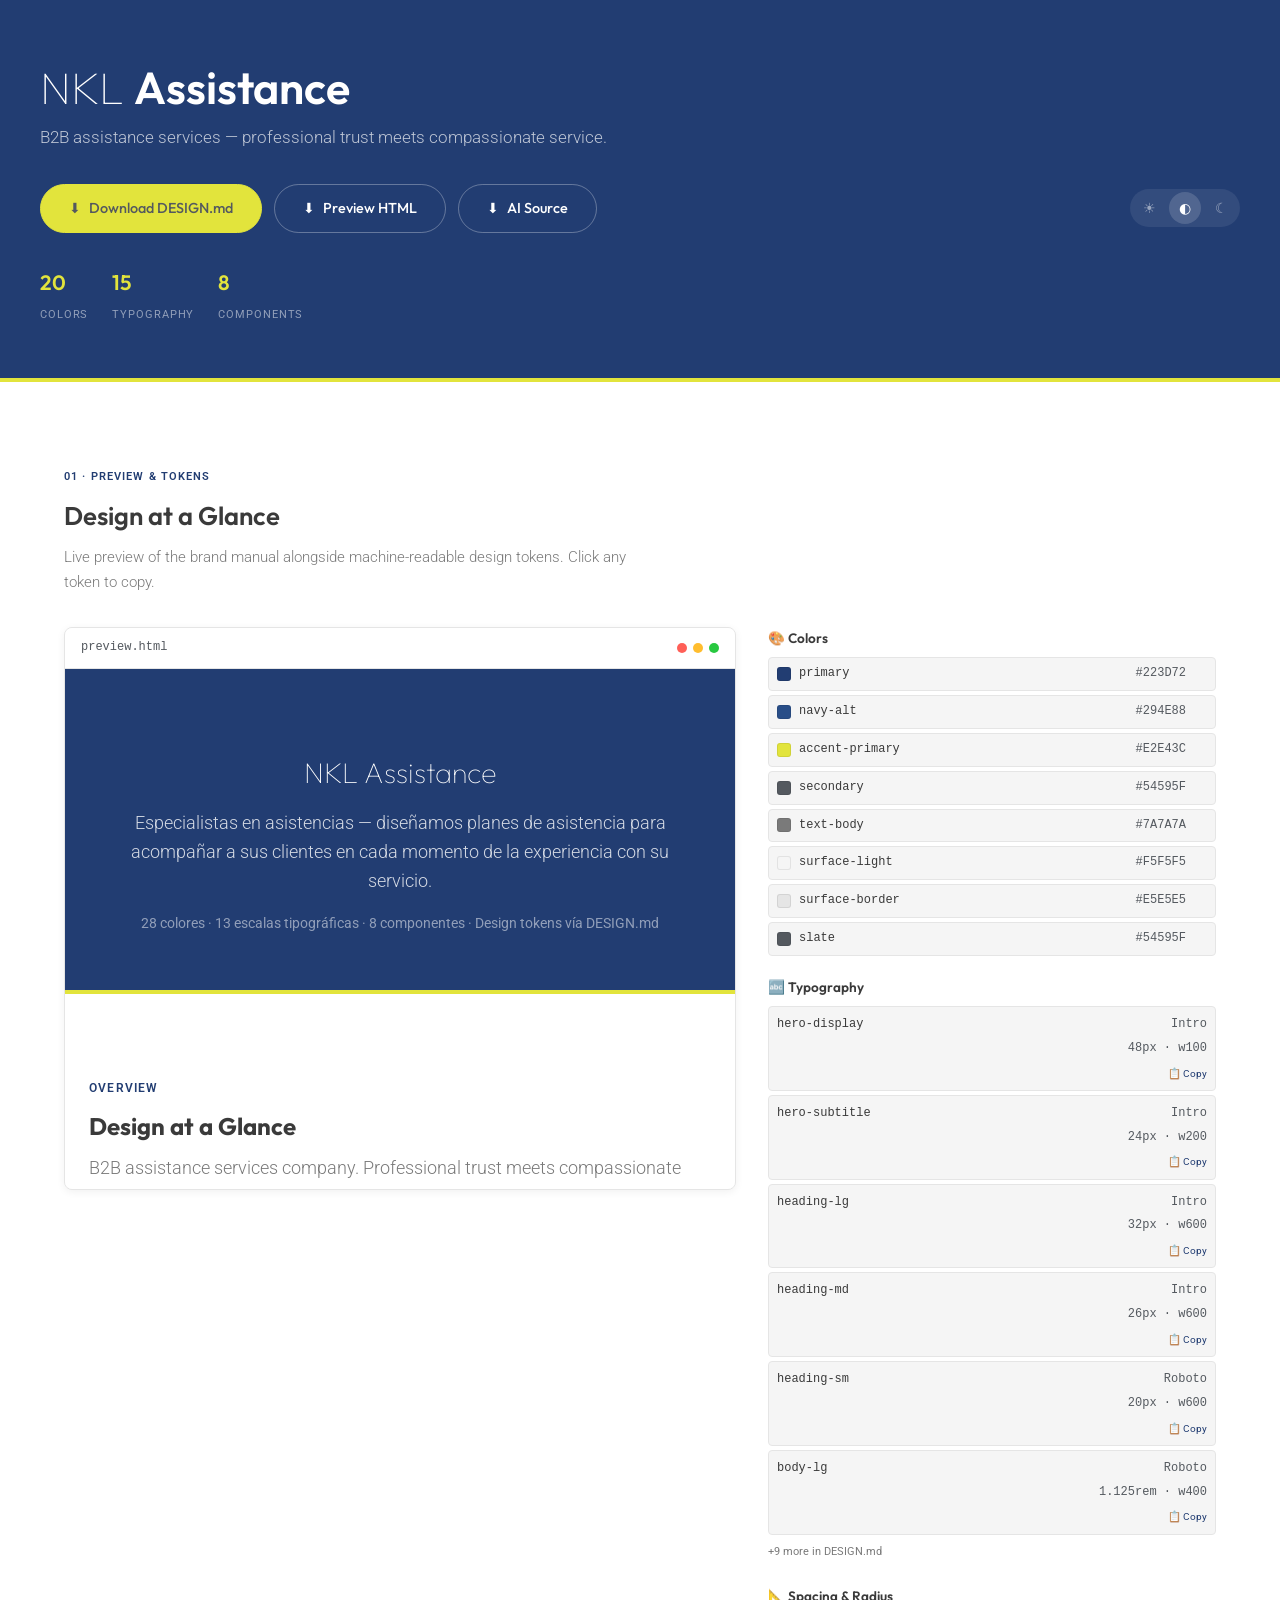
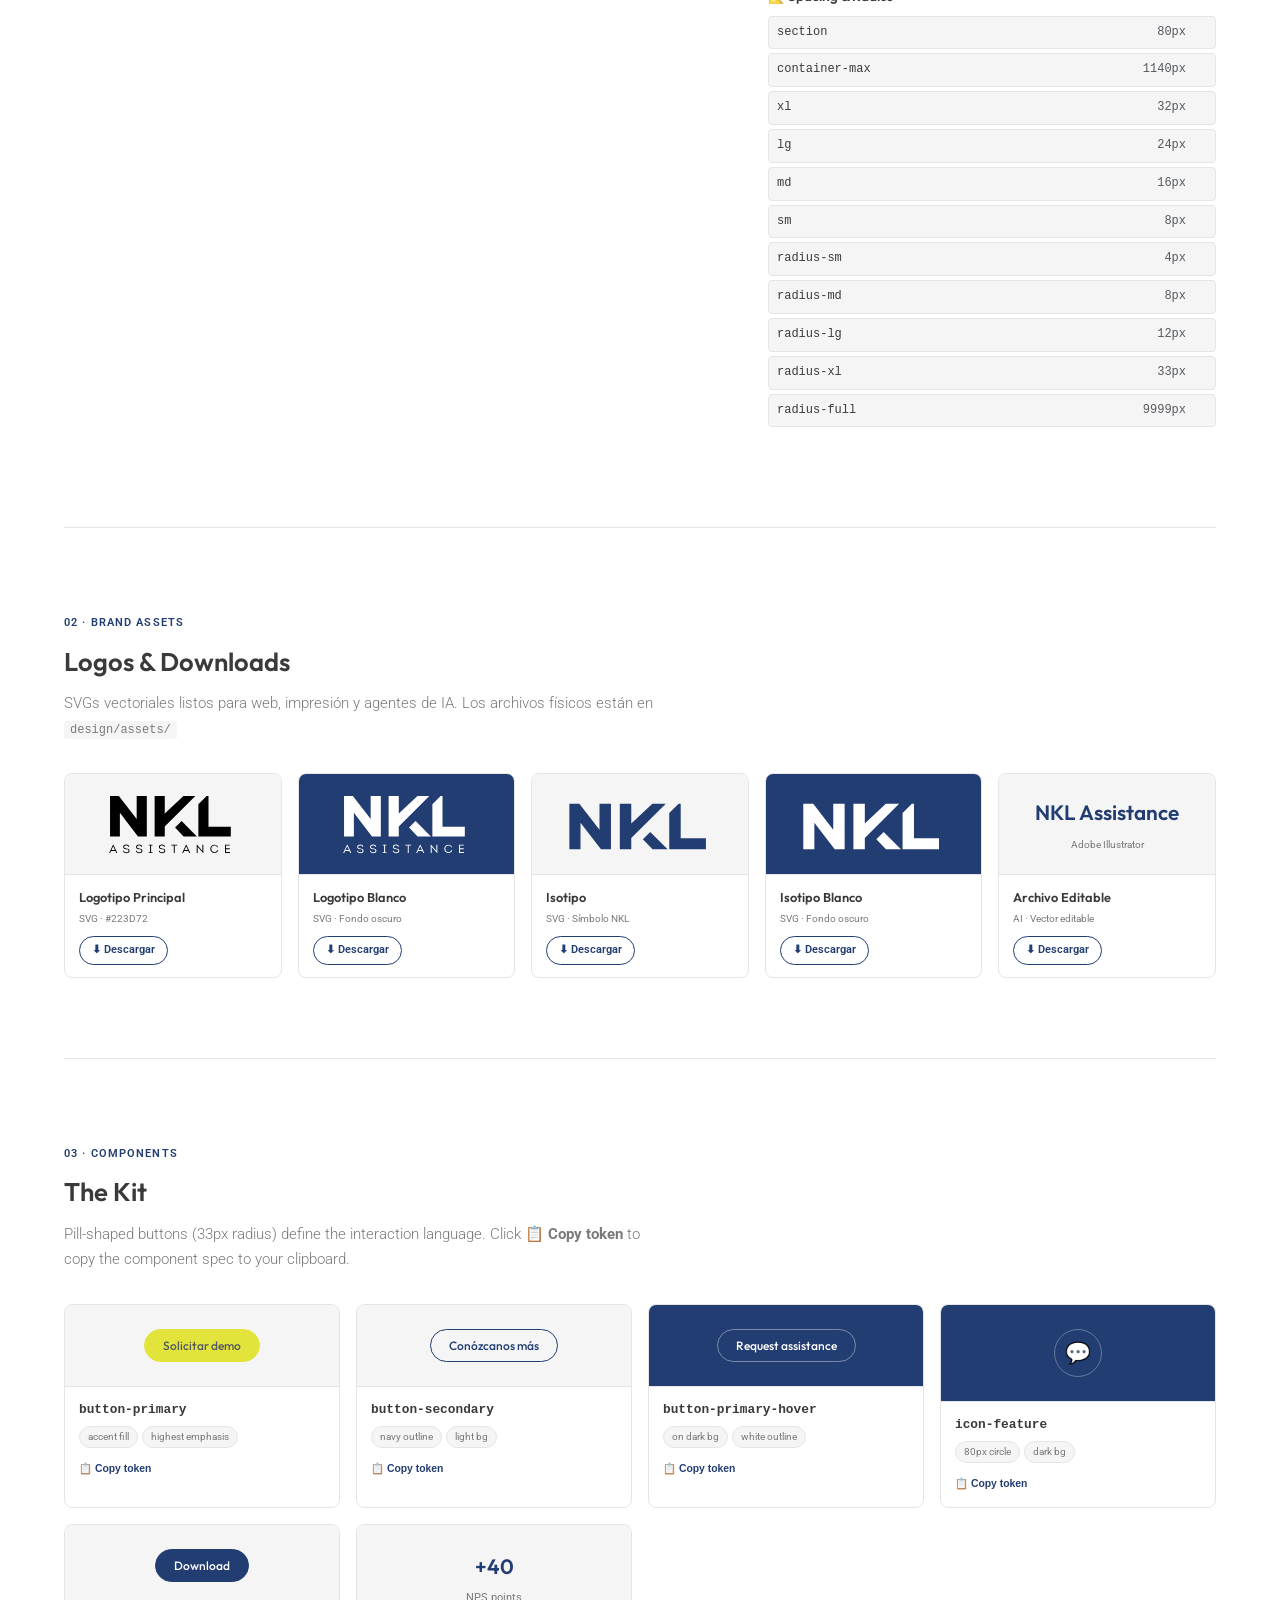
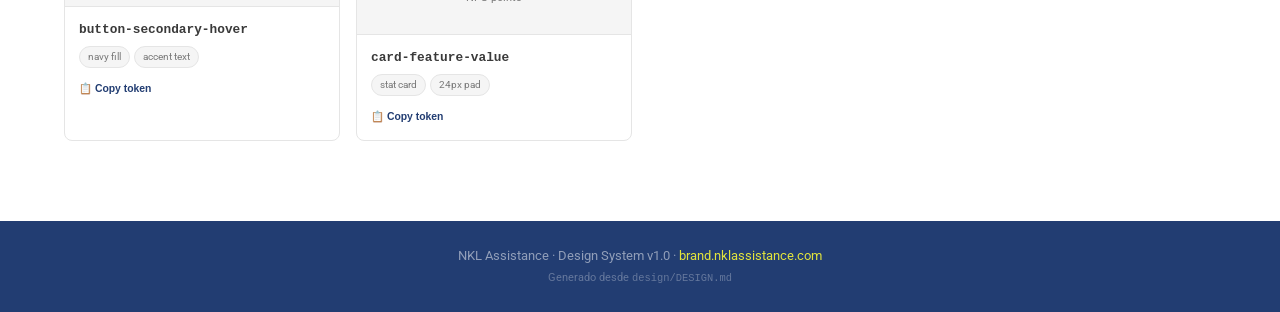
==== commit 55597ae8: "fix: remove stray }); from copyToken function that broke JS execution" ====
--- a/design/preview/index.html
+++ b/design/preview/index.html
@@ -431,7 +431,6 @@
         setTimeout(function(b) { return function() { b.textContent = '📋 Copy token'; }; }(btns[i]), 1500);
       }
     }
-  });
 }
 </script>
 
